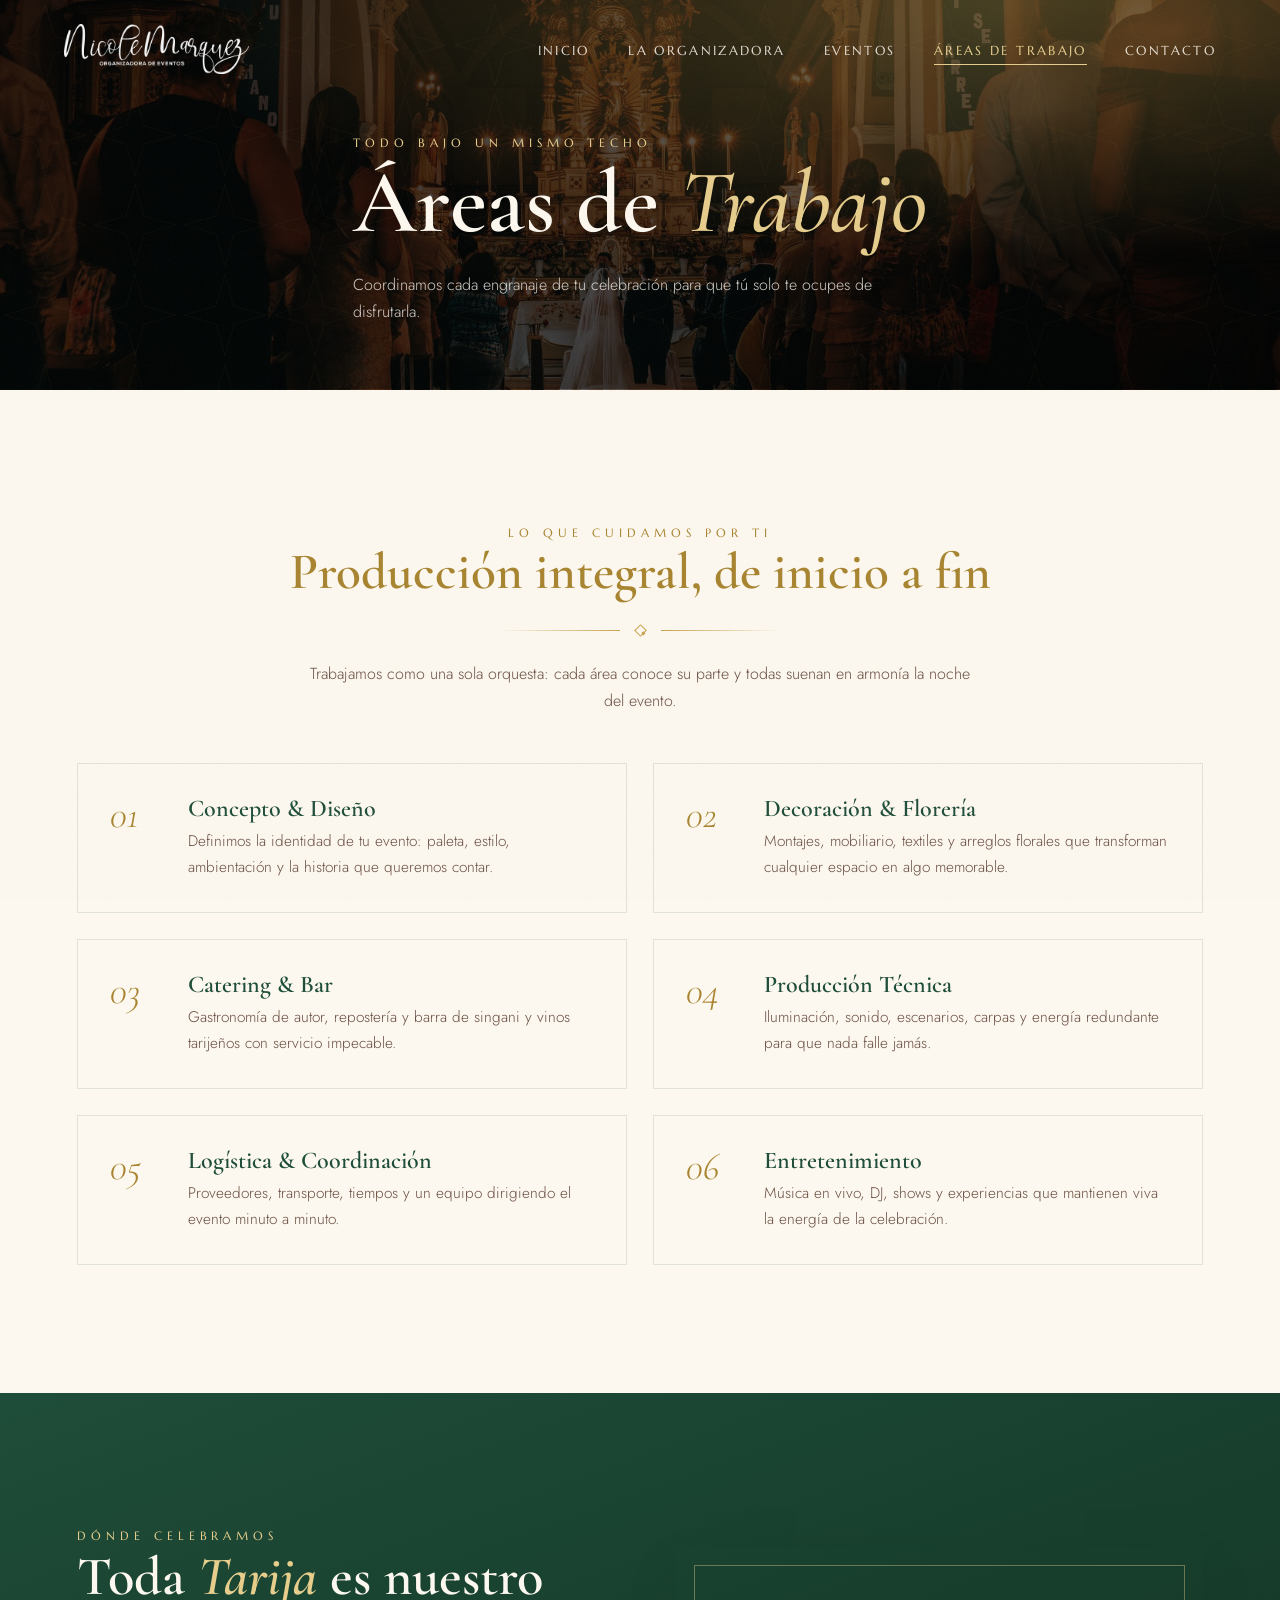
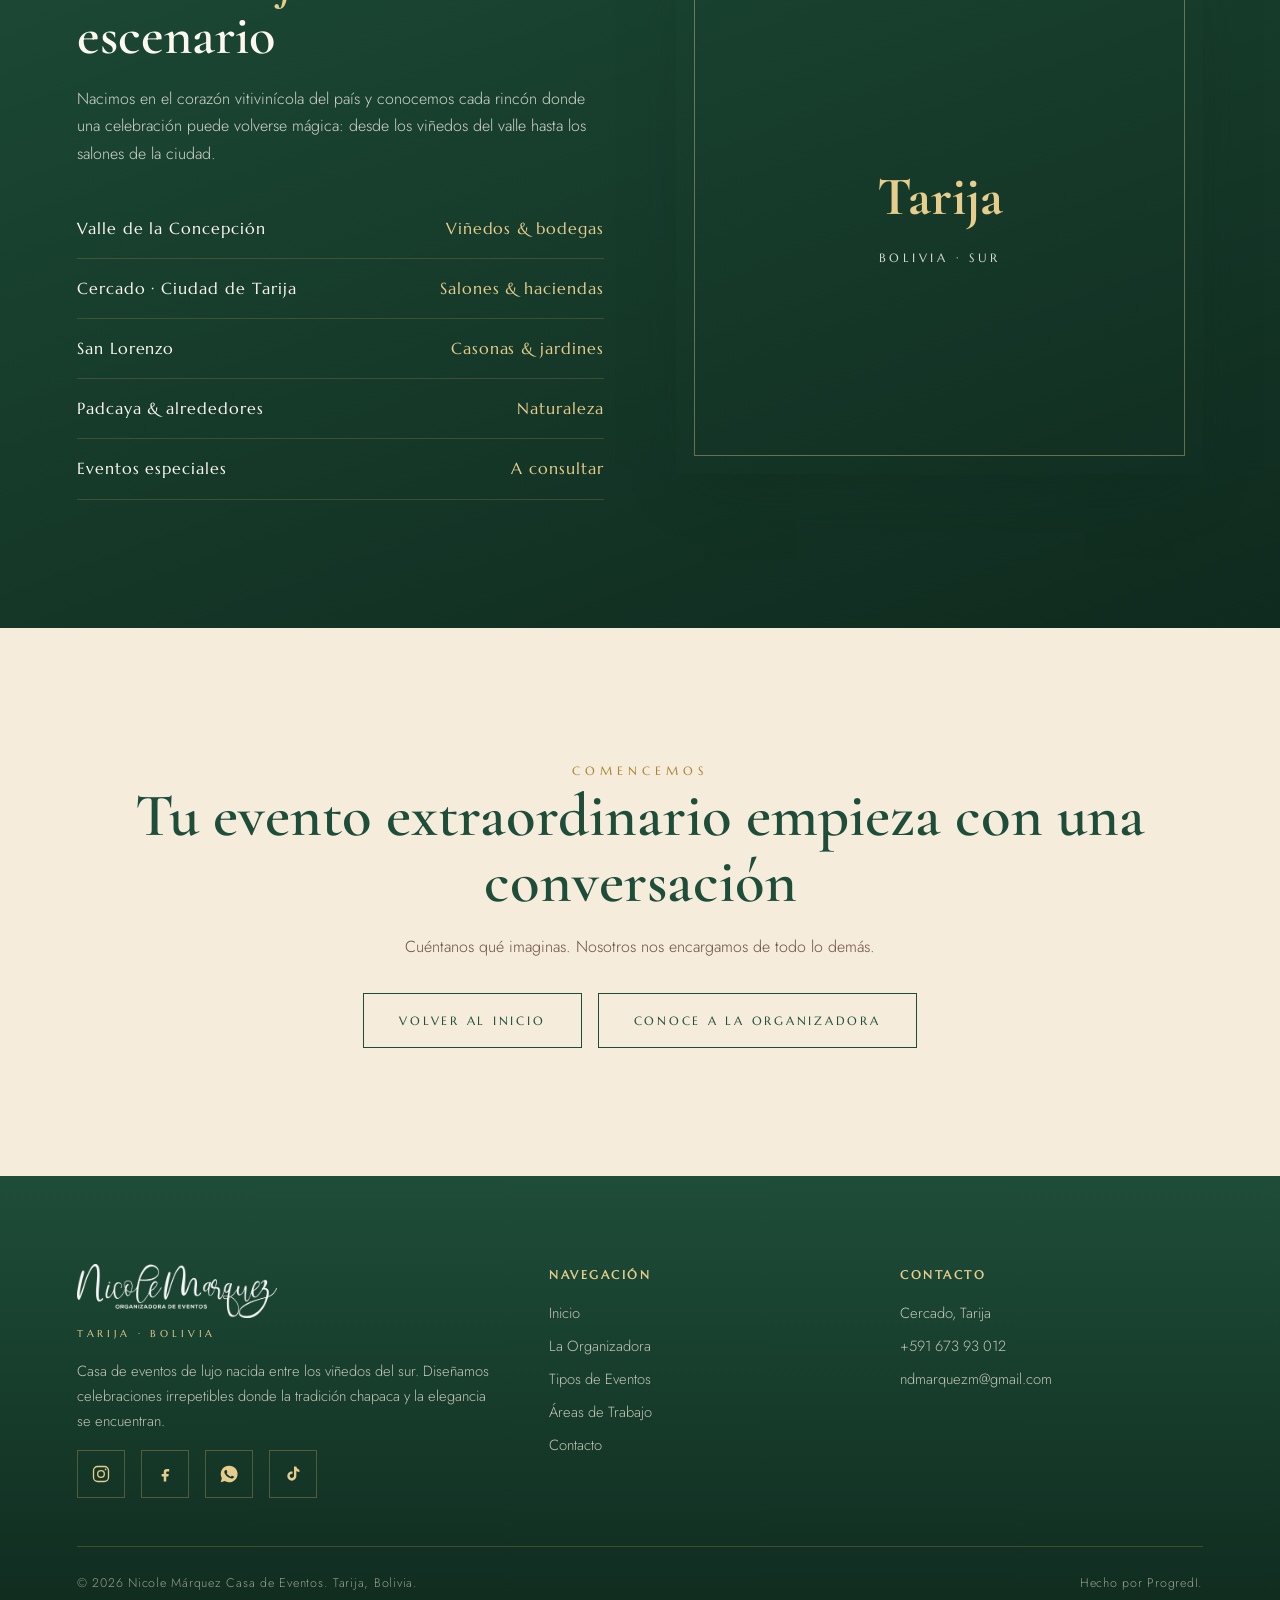
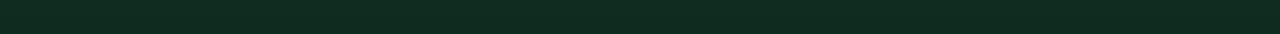
==== areas.html @ 061f9ae4 "Versión inicial del sitio Nicole Márquez - Casa de Eventos Sitio web estático (verde y dorado) listo" ====
<!DOCTYPE html>
<html lang="es">
<head>
<meta charset="UTF-8">
<meta name="viewport" content="width=device-width, initial-scale=1.0">
<title>Áreas de Trabajo · Nicole Márquez Tarija</title>
<meta name="description" content="Servicios integrales y zonas de cobertura de Nicole Márquez Casa de Eventos en Tarija.">
<link rel="stylesheet" href="styles.css">
</head>
<body>

<!-- NAV -->
<nav class="nav">
  <a class="brand" href="index.html">
    <img src="logo.png" alt="Nicole Márquez - Casa de Eventos" />
  </a>
  <ul class="nav-links">
    <li><a href="index.html">Inicio</a></li>
    <li><a href="organizadora.html">La Organizadora</a></li>
    <li><a href="eventos.html">Eventos</a></li>
    <li><a href="areas.html" class="active">Áreas de Trabajo</a></li>
    <li><a href="contacto.html">Contacto</a></li>
  </ul>
  <button class="burger" aria-label="Abrir menú">
    <span></span><span></span><span></span>
  </button>
</nav>

<!-- HERO -->
<header class="page-hero">
  <div class="wrap">
    <span class="kicker kicker--light">Todo bajo un mismo techo</span>
    <h1>Áreas de <em>Trabajo</em></h1>
    <p>Coordinamos cada engranaje de tu celebración para que tú solo te ocupes de disfrutarla.</p>
  </div>
</header>

<!-- ÁREAS / SERVICIOS -->
<section class="section">
  <div class="wrap center">
    <span class="kicker reveal">Lo que cuidamos por ti</span>
    <h2 class="reveal d1" style="font-size:clamp(2rem,5vw,3.2rem);color:var(--gold-deep)">Producción integral, de inicio a fin</h2>
    <div class="ornament reveal d1"><span></span><i></i><span></span></div>
    <p class="reveal d1" style="max-width:660px;margin:0 auto;color:var(--ink-soft)">Trabajamos como una sola orquesta: cada área conoce su parte y todas suenan en armonía la noche del evento.</p>
  </div>

  <div class="wrap">
    <div class="area-grid">
      <div class="area reveal d1">
        <span class="no">01</span>
        <div><h4>Concepto &amp; Diseño</h4><p>Definimos la identidad de tu evento: paleta, estilo, ambientación y la historia que queremos contar.</p></div>
      </div>
      <div class="area reveal d2">
        <span class="no">02</span>
        <div><h4>Decoración &amp; Florería</h4><p>Montajes, mobiliario, textiles y arreglos florales que transforman cualquier espacio en algo memorable.</p></div>
      </div>
      <div class="area reveal d1">
        <span class="no">03</span>
        <div><h4>Catering &amp; Bar</h4><p>Gastronomía de autor, repostería y barra de singani y vinos tarijeños con servicio impecable.</p></div>
      </div>
      <div class="area reveal d2">
        <span class="no">04</span>
        <div><h4>Producción Técnica</h4><p>Iluminación, sonido, escenarios, carpas y energía redundante para que nada falle jamás.</p></div>
      </div>
      <div class="area reveal d1">
        <span class="no">05</span>
        <div><h4>Logística &amp; Coordinación</h4><p>Proveedores, transporte, tiempos y un equipo dirigiendo el evento minuto a minuto.</p></div>
      </div>
      <div class="area reveal d2">
        <span class="no">06</span>
        <div><h4>Entretenimiento</h4><p>Música en vivo, DJ, shows y experiencias que mantienen viva la energía de la celebración.</p></div>
      </div>
    </div>
  </div>
</section>

<!-- ZONA DE COBERTURA -->
<section class="section region">
  <div class="wrap">
    <div class="region-grid">
      <div class="reveal">
        <span class="kicker kicker--light">Dónde celebramos</span>
        <h2>Toda <em>Tarija</em> es nuestro escenario</h2>
        <p>Nacimos en el corazón vitivinícola del país y conocemos cada rincón donde una celebración puede volverse mágica: desde los viñedos del valle hasta los salones de la ciudad.</p>
        <ul class="zone-list">
          <li>Valle de la Concepción <span>Viñedos &amp; bodegas</span></li>
          <li>Cercado · Ciudad de Tarija <span>Salones &amp; haciendas</span></li>
          <li>San Lorenzo <span>Casonas &amp; jardines</span></li>
          <li>Padcaya &amp; alrededores <span>Naturaleza</span></li>
          <li>Eventos especiales <span>A consultar</span></li>
        </ul>
      </div>
      <div class="map-card reveal d1">
        <div class="mk"><b>Tarija</b><span>Bolivia · Sur</span></div>
      </div>
    </div>
  </div>
</section>

<!-- CTA -->
<section class="section cta">
  <span class="kicker reveal">Comencemos</span>
  <h2 class="reveal d1">Tu evento extraordinario empieza con una conversación</h2>
  <p class="reveal d1">Cuéntanos qué imaginas. Nosotros nos encargamos de todo lo demás.</p>
  <div class="reveal d1" style="display:flex;gap:1rem;justify-content:center;flex-wrap:wrap">
    <a href="index.html" class="btn btn-dark">Volver al inicio</a>
    <a href="organizadora.html" class="btn btn-dark">Conoce a la organizadora</a>
  </div>
</section>

<!-- FOOTER -->
<!-- FOOTER -->
<footer class="footer">
  <div class="footer-grid">
    <div>
      <img src="logo.png" alt="Nicole Márquez - Casa de Eventos" width="200"/>
      <small class="tag">Tarija · Bolivia</small>
      <p>Casa de eventos de lujo nacida entre los viñedos del sur. Diseñamos celebraciones irrepetibles donde la tradición chapaca y la elegancia se encuentran.</p>
      <div class="socials">
        <a href="https://www.instagram.com/nicolem.wp/" target="_blank" rel="noopener" aria-label="Instagram"><svg viewBox="0 0 24 24" fill="none" stroke="currentColor" stroke-width="1.6"><rect x="3" y="3" width="18" height="18" rx="5"/><circle cx="12" cy="12" r="4"/><circle cx="17.5" cy="6.5" r="1" fill="currentColor" stroke="none"/></svg></a>
        <a href="https://www.facebook.com/profile.php?id=100064047130136" target="_blank" rel="noopener" aria-label="Facebook"><svg viewBox="0 0 24 24" fill="currentColor"><path d="M14 9h3V6h-3c-2 0-3.5 1.5-3.5 3.5V12H8v3h2.5v6h3v-6H16l.5-3h-3v-2.2c0-.5.4-.8.9-.8z"/></svg></a>
        <a href="https://wa.me/59167393012" target="_blank" rel="noopener" aria-label="WhatsApp"><svg viewBox="0 0 24 24" fill="currentColor"><path d="M12 2a10 10 0 0 0-8.6 15l-1.3 4.8 4.9-1.3A10 10 0 1 0 12 2zm5.3 14.1c-.2.6-1.3 1.2-1.8 1.2-.5.1-1 .1-1.7-.1-.4-.1-.9-.3-1.6-.6-2.8-1.2-4.6-4-4.7-4.2-.1-.2-1.1-1.5-1.1-2.8 0-1.3.7-2 .9-2.2.2-.3.5-.3.7-.3h.5c.2 0 .4 0 .6.5l.8 1.9c.1.2.1.3 0 .5l-.4.6c-.2.2-.3.4-.1.7.2.3.9 1.4 1.9 2.3 1.3 1.1 2.3 1.4 2.6 1.6.3.1.5.1.6-.1l.7-.9c.2-.3.4-.2.6-.1l1.8.9c.3.1.5.2.5.4.1.1.1.6-.2 1.3z"/></svg></a>
        <a href="https://www.tiktok.com/@nicoledayanamarquezmend0" target="_blank" rel="noopener" aria-label="TikTok"><svg viewBox="0 0 24 24" fill="currentColor"><path d="M16 3c.3 2 1.7 3.5 3.7 3.8V9.5c-1.4 0-2.7-.4-3.7-1.1v6.1c0 3-2.4 5.5-5.4 5.5S5.2 17.5 5.2 14.5 7.6 9 10.6 9c.3 0 .6 0 .9.1v2.7c-.3-.1-.6-.2-.9-.2-1.4 0-2.6 1.2-2.6 2.6s1.2 2.6 2.6 2.6 2.6-1.1 2.6-2.6V3H16z"/></svg></a>
      </div>
    </div>
    <div>
      <h5>Navegación</h5>
      <ul>
        <li><a href="index.html">Inicio</a></li>
        <li><a href="organizadora.html">La Organizadora</a></li>
        <li><a href="eventos.html">Tipos de Eventos</a></li>
        <li><a href="areas.html">Áreas de Trabajo</a></li>
        <li><a href="contacto.html">Contacto</a></li>
      </ul>
    </div>
    <div>
      <h5>Contacto</h5>
      <ul>
        <li>Cercado, Tarija</li>
        <li><a href="tel:+59167393012">+591 673 93 012</a></li>
        <li><a href="mailto:ndmarquezm@gmail.com">ndmarquezm@gmail.com</a></li>
      </ul>
    </div>
  </div>
  <div class="footer-base">
    <span>© 2026 Nicole Márquez Casa de Eventos. Tarija, Bolivia.</span>
    <span>Hecho por ProgredI.</span>
  </div>
</footer>

<script src="main.js"></script>
</body>
</html>
---- styles.css ----
/* =========================================================
   VENDIMIA · Casa de Eventos — Tarija
   Hoja de estilos compartida
   Estética: evento de lujo · paleta cálida (vino, terracota, oro)
   ========================================================= */

/* ---------- Tipografías ---------- */
@import url('https://fonts.googleapis.com/css2?family=Cormorant+Garamond:ital,wght@0,400;0,500;0,600;0,700;1,400;1,500&family=Marcellus&family=Jost:wght@300;400;500;600&display=swap');

/* ---------- Variables ---------- */
:root{
  --wine:        #1e4d39;
  --wine-deep:   #0f2a1e;
  --wine-soft:   #2a6149;
  --terracotta:  #a8842f;
  --clay:        #4f8f6b;
  --gold:        #c9a24b;
  --gold-light:  #e6cd8c;
  --gold-deep:   #a8842f;
  --cream:       #f6ecdc;
  --ivory:       #fdf8ef;
  --ink:         #2a1610;
  --ink-soft:    #6a4f43;

  --font-display: 'Cormorant Garamond', Georgia, serif;
  --font-accent:  'Marcellus', serif;
  --font-body:    'Jost', sans-serif;

  --shadow-soft: 0 18px 50px -20px rgba(15,42,30,.45);
  --shadow-card: 0 24px 60px -28px rgba(15,42,30,.55);
  --ease: cubic-bezier(.22,.61,.36,1);
}

/* ---------- Reset ---------- */
*,*::before,*::after{ box-sizing:border-box; margin:0; padding:0; }
html{ scroll-behavior:smooth; -webkit-text-size-adjust:100%; }
body{
  font-family:var(--font-body);
  color:var(--ink);
  background:var(--ivory);
  line-height:1.7;
  font-weight:300;
  overflow-x:hidden;
  position:relative;
}
img{ max-width:100%; display:block; }
a{ color:inherit; text-decoration:none; }
ul{ list-style:none; }

/* Grano / textura sutil sobre todo el sitio */
body::after{
  content:"";
  position:fixed; inset:0;
  pointer-events:none;
  z-index:9999;
  opacity:.04;
  background-image:url("data:image/svg+xml,%3Csvg xmlns='http://www.w3.org/2000/svg' width='120' height='120'%3E%3Cfilter id='n'%3E%3CfeTurbulence type='fractalNoise' baseFrequency='.9' numOctaves='3'/%3E%3C/filter%3E%3Crect width='100%25' height='100%25' filter='url(%23n)'/%3E%3C/svg%3E");
}

/* ---------- Tipografía base ---------- */
h1,h2,h3,h4{ font-family:var(--font-display); font-weight:600; line-height:1.08; }
.kicker{
  font-family:var(--font-accent);
  text-transform:uppercase;
  letter-spacing:.42em;
  font-size:.74rem;
  color:var(--gold-deep);
  display:inline-block;
}
.kicker--light{ color:var(--gold-light); }

.section{ padding:clamp(5rem,10vw,9rem) clamp(1.4rem,6vw,7rem); position:relative; }
.wrap{ max-width:1180px; margin:0 auto; }
.center{ text-align:center; }

/* Ornamento dorado divisor */
.ornament{
  display:flex; align-items:center; justify-content:center;
  gap:1rem; margin:1.6rem 0;
}
.ornament span{ height:1px; width:clamp(40px,12vw,120px); background:linear-gradient(90deg,transparent,var(--gold)); }
.ornament span:last-child{ background:linear-gradient(90deg,var(--gold),transparent); }
.ornament i{
  width:9px; height:9px; transform:rotate(45deg);
  border:1px solid var(--gold); display:block;
}
.ornament i::after{
  content:""; position:absolute; width:3px; height:3px; background:var(--gold);
  margin:2px;
}

/* ---------- NAV ---------- */
.nav{
  position:fixed; top:0; left:0; right:0; z-index:1000;
  display:flex; align-items:center; justify-content:space-between;
  padding:1.5rem clamp(1.4rem,6vw,4rem);
  transition:background .5s var(--ease), padding .5s var(--ease), box-shadow .5s var(--ease);
}
.nav.scrolled{
  background:rgba(16,40,29,.92);
  backdrop-filter:blur(10px);
  padding:1rem clamp(1.4rem,6vw,4rem);
  box-shadow:0 10px 40px -18px rgba(0,0,0,.6);
}
.brand{ display:flex; flex-direction:column; line-height:1; color:var(--ivory); position:relative; z-index:1100; }
.brand b{ font-family:var(--font-display); font-weight:600; font-size:clamp(1.15rem,4.5vw,1.55rem); letter-spacing:.12em; text-transform:uppercase; }
.brand small{ font-family:var(--font-accent); font-size:.6rem; letter-spacing:.45em; text-transform:uppercase; color:var(--gold-light); margin-top:.35rem; }

.nav-links{ display:flex; gap:2.4rem; align-items:center; }
.nav-links a{
  font-family:var(--font-accent); color:var(--ivory);
  font-size:.82rem; letter-spacing:.18em; text-transform:uppercase;
  position:relative; padding:.3rem 0; opacity:.85; transition:opacity .3s;
}
.nav-links a::after{
  content:""; position:absolute; left:0; bottom:-2px; height:1px; width:0;
  background:var(--gold-light); transition:width .4s var(--ease);
}
.nav-links a:hover{ opacity:1; }
.nav-links a:hover::after,.nav-links a.active::after{ width:100%; }
.nav-links a.active{ opacity:1; color:var(--gold-light); }

.burger{ display:none; flex-direction:column; gap:6px; background:none; border:0; cursor:pointer; z-index:1100; padding:6px; filter:drop-shadow(0 1px 2px rgba(0,0,0,.5)); }
.burger span{ width:28px; height:2.5px; border-radius:2px; background:var(--gold-light); transition:.35s var(--ease); }
.burger.open span:nth-child(1){ transform:translateY(7px) rotate(45deg); }
.burger.open span:nth-child(2){ opacity:0; }
.burger.open span:nth-child(3){ transform:translateY(-7px) rotate(-45deg); }

/* ---------- HERO genérico (subpáginas) ---------- */
.page-hero{
  min-height:100%; display:flex; align-items:flex-end;
  padding:8rem clamp(1.4rem,6vw,7rem) 4rem;
  position:relative; color:var(--ivory); overflow:hidden;
  background:
    radial-gradient(120% 120% at 80% 0%, rgba(201,162,75,.35), transparent 55%),
    linear-gradient(
      155deg,
      rgba(0, 0, 0, 0.80) 0%,
      rgba(0, 0, 0, 0.70) 55%,
      rgba(0, 0, 0, 0.90) 100%
    ),
    url("imagenes/img2.jpeg");
  background-size:cover; background-position:center;
}
.page-hero::before{
  content:""; position:absolute; inset:0;
  background-image:url("data:image/svg+xml,%3Csvg xmlns='http://www.w3.org/2000/svg' width='80' height='80'%3E%3Cpath d='M40 4 L48 32 L76 40 L48 48 L40 76 L32 48 L4 40 L32 32 Z' fill='none' stroke='%23c9a24b' stroke-width='.4' opacity='.18'/%3E%3C/svg%3E");
  background-size:90px 90px; opacity:.5;
}
.page-hero .wrap{ position:relative; z-index:2; }
.page-hero h1{ font-size:clamp(2.8rem,8vw,5.6rem); color:var(--ivory); }
.page-hero h1 em{ color:var(--gold-light); font-style:italic; font-weight:500; }
.page-hero p{ max-width:540px; margin-top:1.2rem; color:rgba(253,248,239,.82); font-weight:300; }

/* ---------- Botones ---------- */
.btn{
  display:inline-flex; align-items:center; gap:.7rem;
  font-family:var(--font-accent); text-transform:uppercase;
  letter-spacing:.22em; font-size:.78rem;
  padding:1rem 2.2rem; cursor:pointer; transition:.45s var(--ease);
  border:1px solid var(--gold);
}
.btn-gold{ background:var(--gold); color:var(--wine-deep); border-color:var(--gold); }
.btn-gold:hover{ background:transparent; color:var(--gold-light); }
.btn-ghost{ background:transparent; color:var(--gold-light); }
.btn-ghost:hover{ background:var(--gold); color:var(--wine-deep); }
.btn-dark{ border-color:var(--wine); color:var(--wine); }
.btn-dark:hover{ background:var(--wine); color:var(--ivory); }

/* ---------- Reveal scroll ---------- */
.reveal{ opacity:0; transform:translateY(38px); transition:opacity 1s var(--ease), transform 1s var(--ease); }
.reveal.in{ opacity:1; transform:none; }
.reveal.d1{ transition-delay:.12s; }
.reveal.d2{ transition-delay:.24s; }
.reveal.d3{ transition-delay:.36s; }
.reveal.d4{ transition-delay:.48s; }

/* ---------- FOOTER ---------- */
.footer{
  background:linear-gradient(180deg,var(--wine) ,var(--wine-deep));
  color:var(--cream); padding:clamp(3.5rem,7vw,5.5rem) clamp(1.4rem,6vw,7rem) 2.5rem;
  position:relative;
}
.footer-grid{ display:grid; grid-template-columns:1.4fr 1fr 1fr; gap:3rem; max-width:1180px; margin:0 auto; }
.footer h4{ font-size:1.9rem; color:var(--ivory); }
.footer small.tag{ font-family:var(--font-accent); letter-spacing:.4em; font-size:.6rem; color:var(--gold-light); text-transform:uppercase; }
.footer p{ font-size:.92rem; color:rgba(246,236,220,.78); margin-top:.9rem; }
.footer h5{ font-family:var(--font-accent); letter-spacing:.2em; text-transform:uppercase; font-size:.78rem; color:var(--gold-light); margin-bottom:1rem; }
.footer ul li{ margin:.5rem 0; font-size:.92rem; color:rgba(246,236,220,.78); transition:color .3s; }
.footer ul li a:hover{ color:var(--gold-light); }
.footer-base{
  max-width:1180px; margin:3rem auto 0; padding-top:1.6rem;
  border-top:1px solid rgba(201,162,75,.25);
  display:flex; justify-content:space-between; flex-wrap:wrap; gap:1rem;
  font-size:.78rem; color:rgba(246,236,220,.6); letter-spacing:.06em;
}

/* =========================================================
   PÁGINA DE INICIO
   ========================================================= */
.hero{
  min-height:100vh; position:relative; display:flex; align-items:center;
  color:var(--ivory); overflow:hidden;
  background:
    radial-gradient(140% 110% at 75% 15%, rgba(200,122,74,.4), transparent 50%),
    linear-gradient(
      155deg,
      rgba(0, 0, 0, 0.80) 0%,
      rgba(0, 0, 0, 0.70) 55%,
      rgba(0, 0, 0, 0.90) 100%
    ),
    url("imagenes/img2.jpeg");
  background-size:cover; background-position:center;
}
.hero::before{
  content:""; position:absolute; inset:0;
  background-image:url("data:image/svg+xml,%3Csvg xmlns='http://www.w3.org/2000/svg' width='90' height='90'%3E%3Cpath d='M45 6 L53 37 L84 45 L53 53 L45 84 L37 53 L6 45 L37 37 Z' fill='none' stroke='%23c9a24b' stroke-width='.4' opacity='.16'/%3E%3C/svg%3E");
  background-size:110px 110px;
}
.hero-inner{ position:relative; z-index:3; max-width:1180px; margin:0 auto; padding:9rem clamp(1.4rem,6vw,7rem) 4rem; width:100%; }
.hero .kicker{ animation:fadeUp 1s var(--ease) both; }
.hero h1{
  font-size:clamp(3.2rem,11vw,8rem); line-height:.96; margin:1.3rem 0;
  font-weight:500;
}
.hero h1 .line{ display:block; overflow:hidden; }
.hero h1 .line span{ display:block; animation:fadeUp 1.1s var(--ease) both; }
.hero h1 .line:nth-child(2) span{ animation-delay:.16s; }
.hero h1 .line:nth-child(3) span{ animation-delay:.32s; }
.hero h1 em{ font-style:italic; color:var(--gold-light); font-weight:400; }
.hero .lede{ max-width:560px; color:rgba(253,248,239,.85); font-size:1.12rem; animation:fadeUp 1.1s .5s var(--ease) both; }
.hero-actions{ margin-top:2.6rem; display:flex; gap:1rem; flex-wrap:wrap; animation:fadeUp 1.1s .66s var(--ease) both; }
.scroll-cue{
  position:absolute; bottom:2.2rem; left:50%; transform:translateX(-50%);
  z-index:3; color:var(--gold-light); font-family:var(--font-accent);
  letter-spacing:.3em; font-size:.66rem; text-transform:uppercase;
  display:flex; flex-direction:column; align-items:center; gap:.7rem;
}
.scroll-cue .ln{ width:1px; height:42px; background:linear-gradient(var(--gold-light),transparent); animation:cue 2s var(--ease) infinite; }

@keyframes fadeUp{ from{ opacity:0; transform:translateY(40px); } to{ opacity:1; transform:none; } }
@keyframes cue{ 0%,100%{ transform:scaleY(.4); transform-origin:top; opacity:.4; } 50%{ transform:scaleY(1); opacity:1; } }

/* ---- Sección storytelling ---- */
.story{ background:var(--ivory); position:relative; }
.story-intro{ max-width:760px; margin:0 auto; text-align:center; }
.story-intro h2{ font-size:clamp(2.2rem,5vw,3.6rem); color:var(--wine); }
.story-intro p{ color:var(--ink-soft); margin-top:1.2rem; font-size:1.08rem; }

.chapter{
  display:grid; grid-template-columns:1fr 1fr; gap:clamp(2rem,6vw,5rem);
  align-items:center; margin:clamp(4rem,9vw,7rem) auto 0; max-width:1100px;
}
.chapter:nth-child(even) .chapter-visual{ order:2; }
.chapter-num{
  font-family:var(--font-display); font-style:italic; font-size:1.2rem;
  color:var(--gold-deep); letter-spacing:.1em;
}
.chapter h3{ font-size:clamp(1.8rem,4vw,2.8rem); color:var(--wine); margin:.6rem 0 1.1rem; }
.chapter p{ color:var(--ink-soft); font-size:1.04rem; }
.chapter p + p{ margin-top:1rem; }
.drop::first-letter{
  font-family:var(--font-display); font-size:3.6rem; float:left; line-height:.8;
  padding:.2rem .6rem 0 0; color:var(--terracotta); font-weight:600;
}
.chapter-visual{
  aspect-ratio:4/5; border-radius:2px; position:relative; overflow:hidden;
  box-shadow:var(--shadow-card);
  display:flex; align-items:flex-end; padding:2rem; color:var(--ivory);
}
.cv-1{ background:linear-gradient(155deg, rgba(0, 0, 0, 0.4) 100%), url("imagenes/img5.jpeg") center/cover; }
.cv-2{ background:linear-gradient(155deg, rgba(0, 0, 0, 0.4) 100%), url("imagenes/img11.jpeg") center/cover; }
.cv-3{ background:linear-gradient(155deg, rgba(0, 0, 0, 0.4) 100%), url("imagenes/img7.jpeg") center/cover; }
.cv-4{ background:linear-gradient(155deg, rgba(0, 0, 0, 0.4) 100%), url("imagenes/img9.jpeg") center/cover; }
.chapter-visual::before{
  content:""; position:absolute; inset:0;
  background-image:url("data:image/svg+xml,%3Csvg xmlns='http://www.w3.org/2000/svg' width='70' height='70'%3E%3Cpath d='M35 5 L41 29 L65 35 L41 41 L35 65 L29 41 L5 35 L29 29 Z' fill='none' stroke='%23e6cd8c' stroke-width='.4' opacity='.22'/%3E%3C/svg%3E");
  background-size:85px 85px;
}
.chapter-visual .cap{ position:relative; z-index:2; }
.chapter-visual .cap b{ font-family:var(--font-display); font-size:2.6rem; display:block; color:var(--gold-light); }
.chapter-visual .cap span{ font-family:var(--font-accent); letter-spacing:.2em; text-transform:uppercase; font-size:.72rem; }

/* Cita destacada */
.pull{
  background:linear-gradient(160deg,var(--wine),var(--wine-deep));
  color:var(--ivory); text-align:center; position:relative; overflow:hidden;
}
.pull::before{
  content:"“"; font-family:var(--font-display); font-size:14rem; color:var(--gold);
  opacity:.18; position:absolute; top:-2rem; left:50%; transform:translateX(-50%);
}
.pull blockquote{ font-family:var(--font-display); font-style:italic; font-weight:500;
  font-size:clamp(1.8rem,4.5vw,3rem); max-width:880px; margin:0 auto; line-height:1.3; position:relative; z-index:2; }
.pull cite{ display:block; margin-top:1.8rem; font-family:var(--font-accent); font-style:normal;
  letter-spacing:.3em; text-transform:uppercase; font-size:.78rem; color:var(--gold-light); }

/* Tarjetas teaser hacia otras páginas */
.teasers{ background:var(--cream); }
.teaser-grid{ display:grid; grid-template-columns:repeat(3,1fr); gap:1.6rem; margin-top:3rem; }
.teaser{
  position:relative; min-height:340px; padding:2.2rem; overflow:hidden;
  display:flex; flex-direction:column; justify-content:flex-end;
  color:var(--ivory); box-shadow:var(--shadow-card); transition:transform .6s var(--ease);
}
.teaser:hover{ transform:translateY(-8px); }
.teaser::before{ content:""; position:absolute; inset:0; transition:transform .8s var(--ease); }
.teaser:hover::before{ transform:scale(1.06); }
.t1::before{ background:linear-gradient(155deg, rgba(0, 0, 0, 0.4) 100%), url("imagenes/img1.jpeg") center/cover; }
.t2::before{ background:linear-gradient(155deg, rgba(0, 0, 0, 0.4) 100%), url("imagenes/img6.jpeg") center/cover; }
.t3::before{ background:linear-gradient(155deg, rgba(0, 0, 0, 0.4) 100%), url("imagenes/img7.jpeg") center/cover; }
.teaser .num{ position:relative; z-index:2; font-family:var(--font-display); font-style:italic; color:var(--gold-light); font-size:1.1rem; }
.teaser h3{ position:relative; z-index:2; font-size:2rem; margin:.4rem 0 .6rem; color:var(--ivory); }
.teaser p{ position:relative; z-index:2; font-size:.92rem; color:rgba(253,248,239,.82); }
.teaser .go{ position:relative; z-index:2; margin-top:1.2rem; font-family:var(--font-accent);
  letter-spacing:.2em; text-transform:uppercase; font-size:.74rem; color:var(--gold-light);
  display:inline-flex; gap:.5rem; align-items:center; transition:gap .3s; }
.teaser:hover .go{ gap:1rem; }

/* =========================================================
   COMPONENTES de subpáginas
   ========================================================= */
/* Organizadora */
.org-grid{ display:grid; grid-template-columns:.9fr 1.1fr; gap:clamp(2.5rem,6vw,5rem); align-items:center; }
.org-portrait{
  aspect-ratio:3/4; box-shadow:var(--shadow-card); position:relative; overflow:hidden;
  background:url("imagenes/img1.jpeg") center/cover;
  display:flex; align-items:center; justify-content:center;
}
.org-portrait .mono{
  font-family:var(--font-display); font-size:7rem; color:var(--gold-light); opacity:.9;
  border:1px solid rgba(230,205,140,.5); width:170px; height:170px; border-radius:50%;
  display:flex; align-items:center; justify-content:center;
}
.org-portrait::before{
  content:""; position:absolute; inset:14px; border:1px solid rgba(230,205,140,.35);
}
.org-body h2{ font-size:clamp(2.2rem,5vw,3.4rem); color:var(--wine); }
.org-body .role{ font-family:var(--font-accent); letter-spacing:.25em; text-transform:uppercase;
  color:var(--gold-deep); font-size:.82rem; margin:.6rem 0 1.4rem; }
.org-body p{ color:var(--ink-soft); margin-bottom:1rem; font-size:1.04rem; }
.org-body .sign{ font-family:var(--font-display); font-style:italic; font-size:2rem; color:var(--terracotta); margin-top:1rem; }

.stats{ display:grid; grid-template-columns:repeat(4,1fr); gap:1.4rem; margin-top:3rem; }
.stat{ text-align:center; padding:1.8rem 1rem; border:1px solid rgba(30,77,57,.15); background:var(--ivory); }
.stat b{ font-family:var(--font-display); font-size:3rem; color:var(--terracotta); display:block; line-height:1; }
.stat span{ font-family:var(--font-accent); letter-spacing:.12em; text-transform:uppercase; font-size:.72rem; color:var(--ink-soft); }

.values{ display:grid; grid-template-columns:repeat(3,1fr); gap:1.6rem; margin-top:3rem; }
.value{ padding:2.2rem; background:var(--ivory); border-top:2px solid var(--gold); box-shadow:var(--shadow-soft); }
.value .ic{ font-family:var(--font-display); font-style:italic; color:var(--gold-deep); font-size:1.4rem; }
.value h4{ font-size:1.5rem; color:var(--wine); margin:.5rem 0 .6rem; }
.value p{ color:var(--ink-soft); font-size:.96rem; }

/* Eventos */
.event-grid{ display:grid; grid-template-columns:repeat(3,1fr); gap:1.6rem; margin-top:3rem; }
.event-card{
  position:relative; min-height:420px; overflow:hidden; padding:2.2rem;
  display:flex; flex-direction:column; justify-content:flex-end; color:var(--ivory);
  box-shadow:var(--shadow-card); transition:transform .55s var(--ease);
}
.event-card:hover{ transform:translateY(-10px); }
.event-card .bg{ position:absolute; inset:0; transition:transform .8s var(--ease); }
.event-card:hover .bg{ transform:scale(1.07); }
.event-card .bg::after{ content:""; position:absolute; inset:0;
  background-image:url("data:image/svg+xml,%3Csvg xmlns='http://www.w3.org/2000/svg' width='70' height='70'%3E%3Cpath d='M35 6 L41 29 L64 35 L41 41 L35 64 L29 41 L6 35 L29 29 Z' fill='none' stroke='%23e6cd8c' stroke-width='.4' opacity='.18'/%3E%3C/svg%3E");
  background-size:80px 80px; }
.ev-overlay{ position:absolute; inset:0; background:linear-gradient(155deg, rgba(0, 0, 0, 0.4) 100%); }
.bg-a{ background:url("imagenes/img14.jpeg") center/cover; }
.bg-b{ background:url("imagenes/img19.jpeg") center/cover; }
.bg-c{ background:url("imagenes/img17.jpeg") center/cover; }
.bg-d{ background:url("imagenes/img22.jpeg") center/cover; }
.bg-e{ background:url("imagenes/img16.jpeg") center/cover; }
.bg-f{ background:url("imagenes/img20.jpeg") center/cover; }
.event-card .num{ position:relative; z-index:2; font-family:var(--font-display); font-style:italic; color:var(--gold-light); }
.event-card h3{ position:relative; z-index:2; font-size:2.1rem; color:var(--ivory); margin:.3rem 0 .6rem; }
.event-card p{ position:relative; z-index:2; color:rgba(253,248,239,.85); font-size:.95rem; }
.event-card .tags{ position:relative; z-index:2; margin-top:1.2rem; display:flex; gap:.5rem; flex-wrap:wrap; }
.event-card .tags span{ font-family:var(--font-accent); font-size:.66rem; letter-spacing:.12em; text-transform:uppercase;
  border:1px solid rgba(230,205,140,.5); padding:.3rem .7rem; color:var(--gold-light); }

/* Áreas / servicios */
.area-grid{ display:grid; grid-template-columns:repeat(2,1fr); gap:1.6rem; margin-top:3rem; }
.area{ display:flex; gap:1.5rem; padding:2rem; background:var(--ivory); border:1px solid rgba(30,77,57,.12); transition:.4s var(--ease); }
.area:hover{ border-color:var(--gold); transform:translateY(-4px); box-shadow:var(--shadow-soft); }
.area .no{ font-family:var(--font-display); font-style:italic; font-size:2.4rem; color:var(--gold-deep); line-height:1; min-width:54px; }
.area h4{ font-size:1.5rem; color:var(--wine); margin-bottom:.4rem; }
.area p{ color:var(--ink-soft); font-size:.96rem; }

.region{ background:linear-gradient(160deg,var(--wine),var(--wine-deep)); color:var(--ivory); }
.region-grid{ display:grid; grid-template-columns:1fr 1fr; gap:clamp(2rem,6vw,4.5rem); align-items:center; }
.region h2{ font-size:clamp(2.2rem,5vw,3.4rem); color:var(--ivory); }
.region h2 em{ color:var(--gold-light); font-style:italic; }
.region p{ color:rgba(253,248,239,.82); margin-top:1.2rem; }
.zone-list{ margin-top:2rem; }
.zone-list li{ display:flex; justify-content:space-between; padding:1rem 0; border-bottom:1px solid rgba(201,162,75,.22);
  font-family:var(--font-accent); letter-spacing:.06em; }
.zone-list li span{ color:var(--gold-light); }
.map-card{
  aspect-ratio:1/1; position:relative; overflow:hidden; box-shadow:var(--shadow-card);
  background:linear-gradient(155deg, rgba(0, 0, 0, 0.4) 100%), url("imagenes/img5.jpeg") center/cover;
  display:flex; align-items:center; justify-content:center; text-align:center; padding:2rem;
}
.map-card::before{ content:""; position:absolute; inset:18px; border:1px solid rgba(230,205,140,.4); }
.map-card .mk{ position:relative; z-index:2; }
.map-card .mk b{ font-family:var(--font-display); font-size:3.4rem; color:var(--gold-light); display:block; }
.map-card .mk span{ font-family:var(--font-accent); letter-spacing:.3em; text-transform:uppercase; font-size:.74rem; color:rgba(253,248,239,.85); }

/* CTA final */
.cta{ background:var(--cream); text-align:center; }
.cta h2{ font-size:clamp(2.2rem,5.5vw,3.8rem); color:var(--wine); }
.cta p{ color:var(--ink-soft); max-width:540px; margin:1.2rem auto 2rem; }

/* ---------- Listas inline ---------- */
.inline-list{ display:flex; gap:1.5rem; flex-wrap:wrap; margin-top:1.4rem; }
.inline-list li{ font-family:var(--font-accent); letter-spacing:.1em; font-size:.8rem;
  text-transform:uppercase; color:var(--gold-deep); display:flex; align-items:center; gap:.5rem; }
.inline-list li::before{ content:"◆"; color:var(--gold); font-size:.6rem; }

/* =========================================================
   CONTACTO
   ========================================================= */
.contact-grid{ display:grid; grid-template-columns:1.05fr .95fr; gap:clamp(2.5rem,6vw,5rem); align-items:start; }
.contact-info .kicker{ margin-bottom:.4rem; }
.contact-info h2{ font-size:clamp(2rem,5vw,3.2rem); color:var(--wine); }
.contact-info > p{ color:var(--ink-soft); margin:1rem 0 2rem; max-width:460px; }

.contact-list{ display:flex; flex-direction:column; gap:1.4rem; }
.contact-item{ display:flex; gap:1.2rem; align-items:flex-start; }
.contact-item .ci{
  width:50px; height:50px; flex-shrink:0; border:1px solid var(--gold);
  display:flex; align-items:center; justify-content:center; color:var(--gold-deep);
  transform:rotate(45deg); transition:.4s var(--ease);
}
.contact-item .ci svg{ width:22px; height:22px; transform:rotate(-45deg); }
.contact-item:hover .ci{ background:var(--gold); color:var(--wine-deep); }
.contact-item .cd span{ font-family:var(--font-accent); letter-spacing:.18em; text-transform:uppercase;
  font-size:.7rem; color:var(--gold-deep); display:block; }
.contact-item .cd a,.contact-item .cd p{ font-family:var(--font-display); font-size:1.4rem; color:var(--wine); }
.contact-item .cd a:hover{ color:var(--terracotta); }

.socials{ display:flex; gap:1rem; margin-top:2.4rem; flex-wrap:wrap; }
.socials a{
  width:48px; height:48px; border:1px solid rgba(30,77,57,.25);
  display:flex; align-items:center; justify-content:center; color:var(--wine);
  transition:.4s var(--ease); background:var(--ivory);
}
.socials a svg{ width:20px; height:20px; }
.socials a:hover{ background:var(--wine); color:var(--gold-light); border-color:var(--wine); transform:translateY(-4px); }

.contact-card{
  background:linear-gradient(160deg,var(--wine),var(--wine-deep)); color:var(--ivory);
  padding:clamp(2rem,5vw,3rem); box-shadow:var(--shadow-card); position:relative; overflow:hidden;
}
.contact-card::before{
  content:""; position:absolute; inset:0;
  background-image:url("data:image/svg+xml,%3Csvg xmlns='http://www.w3.org/2000/svg' width='70' height='70'%3E%3Cpath d='M35 6 L41 29 L64 35 L41 41 L35 64 L29 41 L6 35 L29 29 Z' fill='none' stroke='%23c9a24b' stroke-width='.4' opacity='.14'/%3E%3C/svg%3E");
  background-size:80px 80px;
}
.contact-card > *{ position:relative; z-index:2; }
.contact-card h3{ font-size:1.9rem; color:var(--ivory); }
.contact-card p.sub{ color:rgba(253,248,239,.78); margin:.6rem 0 1.8rem; font-size:.96rem; }
.field{ margin-bottom:1.2rem; }
.field label{ font-family:var(--font-accent); letter-spacing:.16em; text-transform:uppercase;
  font-size:.68rem; color:var(--gold-light); display:block; margin-bottom:.5rem; }
.field input,.field textarea,.field select{
  width:100%; background:rgba(253,248,239,.06); border:1px solid rgba(201,162,75,.3);
  color:var(--ivory); padding:.85rem 1rem; font-family:var(--font-body); font-size:.95rem;
  outline:none; transition:border-color .3s, background .3s;
}
.field input::placeholder,.field textarea::placeholder{ color:rgba(253,248,239,.4); }
.field input:focus,.field textarea:focus,.field select:focus{ border-color:var(--gold); background:rgba(253,248,239,.1); }
.field textarea{ resize:vertical; min-height:110px; }
.field select option{ background:var(--wine-deep); color:var(--ivory); }
.contact-card .btn{ width:100%; justify-content:center; margin-top:.4rem; }
.form-note{ font-size:.78rem; color:rgba(253,248,239,.55); margin-top:1rem; text-align:center; }

.hours-bar{
  margin-top:3rem; display:flex; justify-content:center; gap:2.5rem; flex-wrap:wrap;
  padding:1.6rem; border-top:1px solid rgba(30,77,57,.15); border-bottom:1px solid rgba(30,77,57,.15);
}
.hours-bar div{ text-align:center; }
.hours-bar span{ font-family:var(--font-accent); letter-spacing:.16em; text-transform:uppercase;
  font-size:.68rem; color:var(--gold-deep); display:block; }
.hours-bar b{ font-family:var(--font-display); font-size:1.3rem; color:var(--wine); }

/* Redes en footer */
.footer .socials{ margin-top:1rem; }
.footer .socials a{ background:transparent; border-color:rgba(201,162,75,.35); color:var(--gold-light); }
.footer .socials a:hover{ background:var(--gold); color:var(--wine-deep); }

/* =========================================================
   RESPONSIVE
   ========================================================= */
@media(max-width:900px){
  .burger{ display:flex; }
  .nav-links{
    position:fixed; inset:0; width:100%; height:100dvh; min-height:100vh;
    background:linear-gradient(160deg,var(--wine),var(--wine-deep));
    flex-direction:column; justify-content:center; align-items:center; gap:2.2rem;
    padding:5rem 2rem 3rem; margin:0;
    transform:translateX(100%); transition:transform .5s var(--ease);
    z-index:1050; opacity:0; pointer-events:none;
  }
  .nav-links.open{ transform:none; opacity:1; pointer-events:auto; }
  .nav-links::before{
    content:""; position:absolute; inset:0;
    background-image:url("data:image/svg+xml,%3Csvg xmlns='http://www.w3.org/2000/svg' width='80' height='80'%3E%3Cpath d='M40 6 L46 34 L74 40 L46 46 L40 74 L34 46 L6 40 L34 34 Z' fill='none' stroke='%23c9a24b' stroke-width='.4' opacity='.16'/%3E%3C/svg%3E");
    background-size:90px 90px; pointer-events:none;
  }
  .nav-links li{ position:relative; z-index:2; }
  .nav-links a{ font-size:1.35rem; opacity:1; letter-spacing:.22em; }
  .nav-links a::after{ left:50%; transform:translateX(-50%); }
  body.menu-open{ overflow:hidden; }

  .chapter,.org-grid,.region-grid{ grid-template-columns:1fr; }
  .chapter:nth-child(even) .chapter-visual{ order:0; }
  .chapter-visual{ aspect-ratio:16/10; }
  .teaser-grid,.event-grid,.values,.area-grid,.contact-grid{ grid-template-columns:1fr; }
  .stats{ grid-template-columns:repeat(2,1fr); }
  .footer-grid{ grid-template-columns:1fr; gap:2rem; }
}
@media(max-width:560px){
  .stats{ grid-template-columns:1fr 1fr; }
  .hero-actions{ flex-direction:column; align-items:flex-start; }
  .btn{ width:100%; justify-content:center; }
  .contact-grid{ grid-template-columns:1fr; }
  .hours-bar{ gap:1.4rem; }
}

.brand img {
  max-height: 50px; /* Adjust this value to fit your navigation bar */
  width: auto;
  display: block;
}
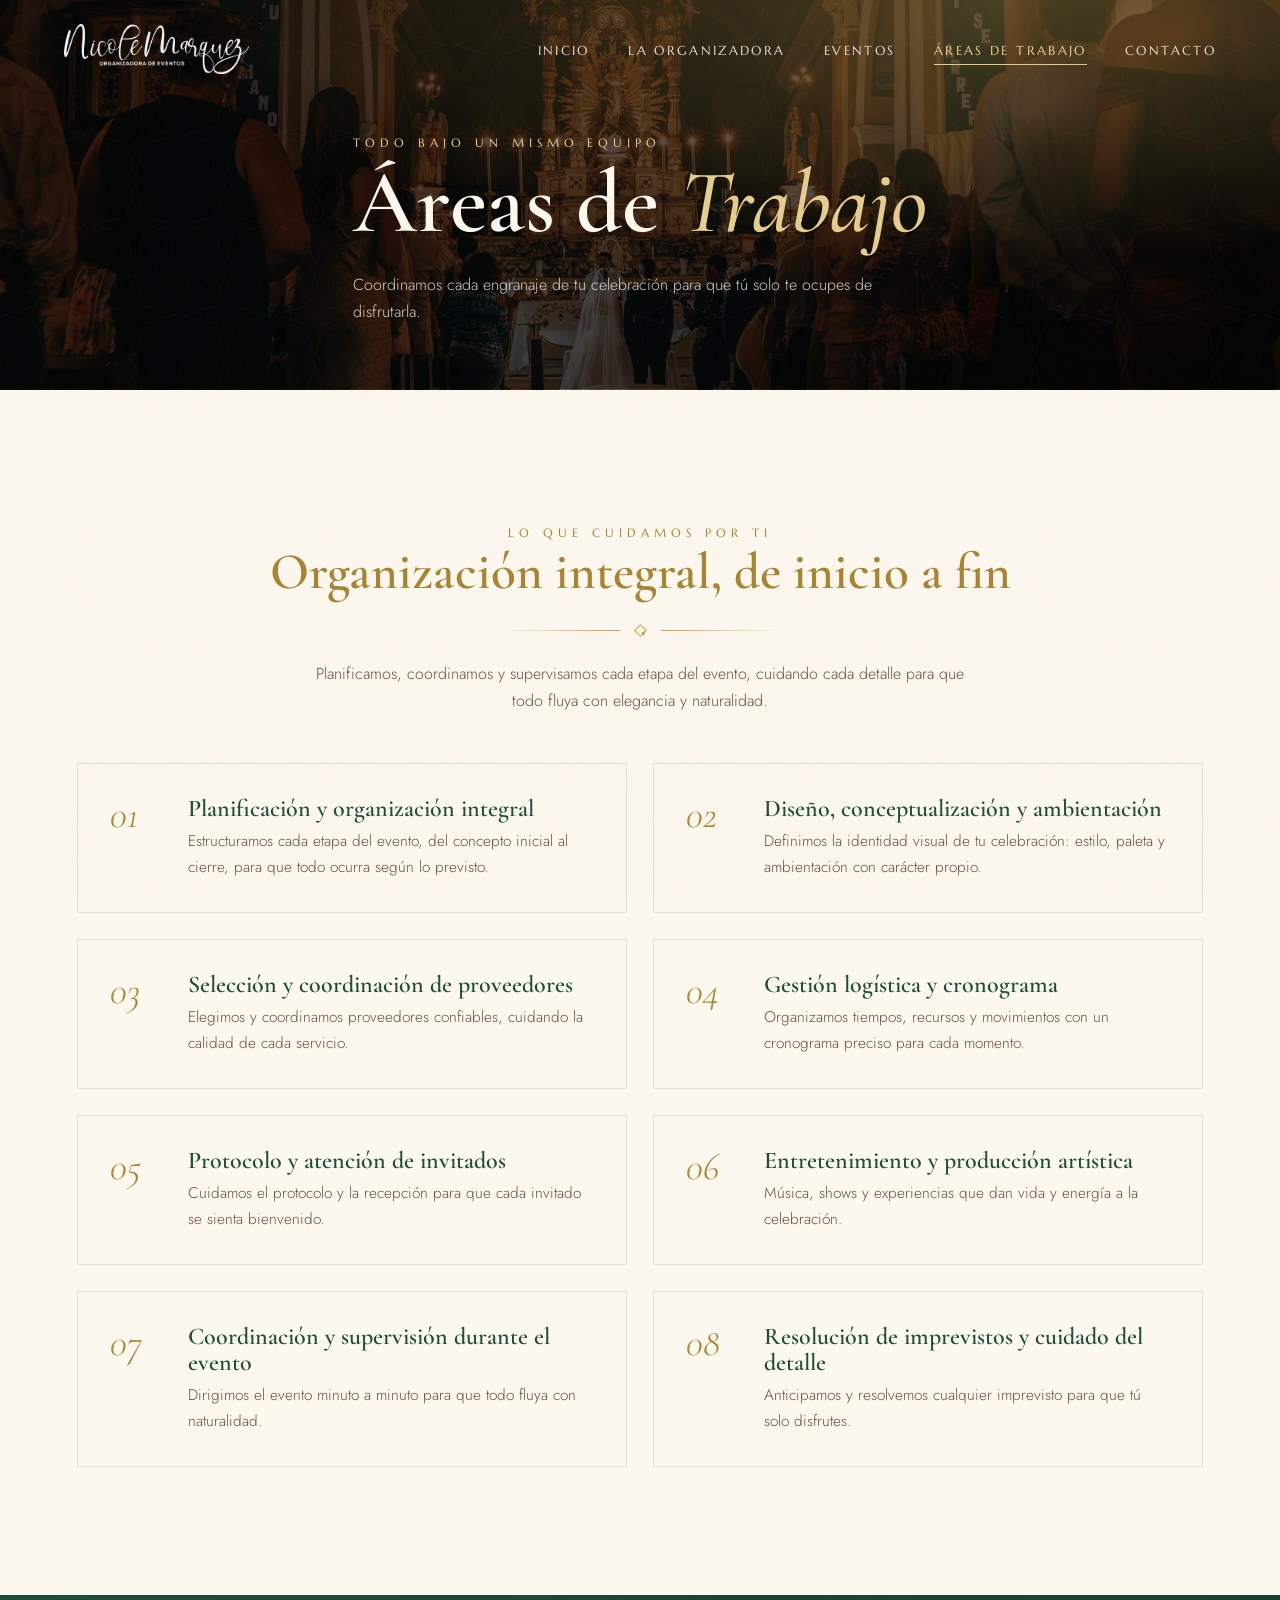
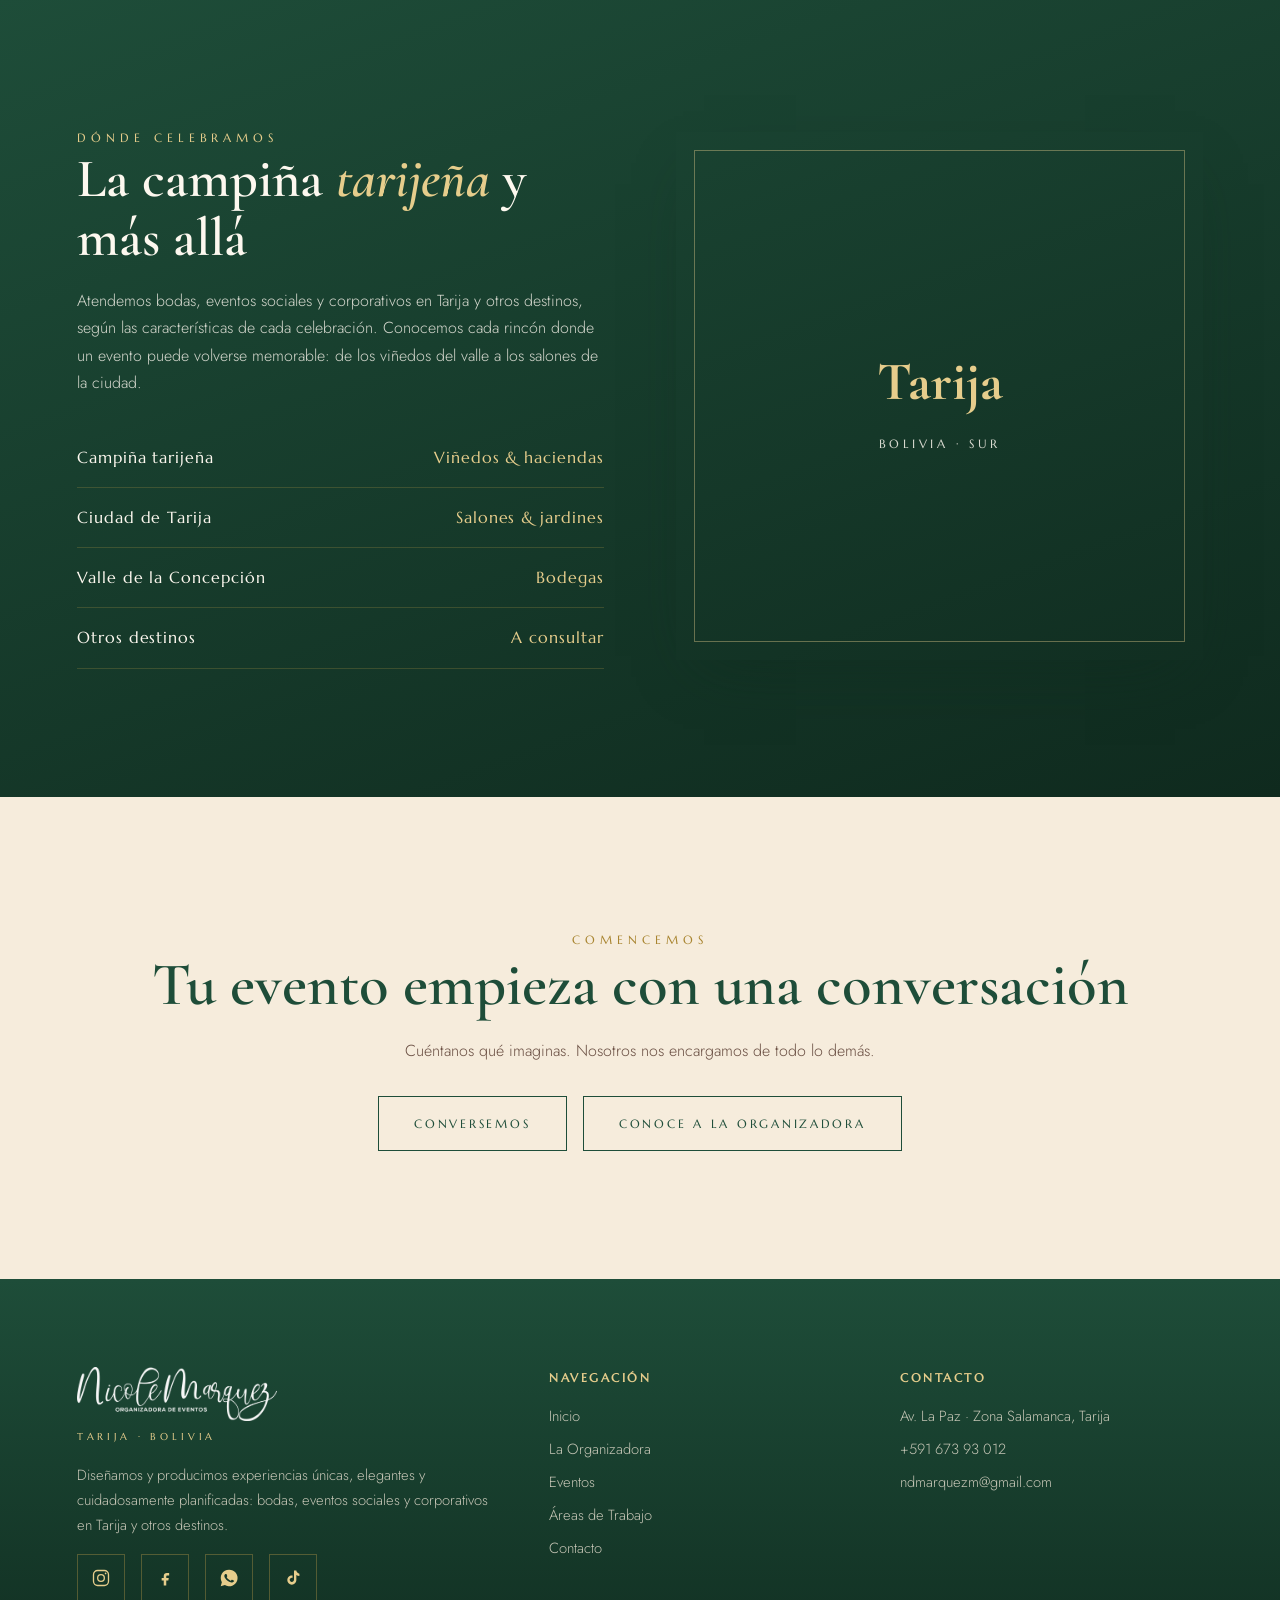
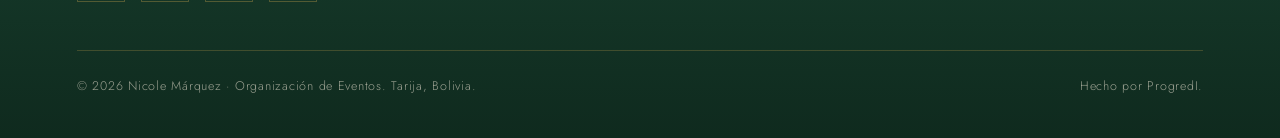
==== commit 3b584186: "Aplica correcciones de contenido del cliente en todo el sitio - Inicio: nueva historia real, "Qué es" ====
--- a/areas.html
+++ b/areas.html
@@ -4,7 +4,7 @@
 <meta charset="UTF-8">
 <meta name="viewport" content="width=device-width, initial-scale=1.0">
 <title>Áreas de Trabajo · Nicole Márquez Tarija</title>
-<meta name="description" content="Servicios integrales y zonas de cobertura de Nicole Márquez Casa de Eventos en Tarija.">
+<meta name="description" content="Áreas de trabajo de Nicole Márquez Organización de Eventos: planificación, diseño, logística, protocolo y coordinación integral en Tarija.">
 <link rel="stylesheet" href="styles.css">
 </head>
 <body>
@@ -12,7 +12,7 @@
 <!-- NAV -->
 <nav class="nav">
   <a class="brand" href="index.html">
-    <img src="logo.png" alt="Nicole Márquez - Casa de Eventos" />
+    <img src="logo.png" alt="Nicole Márquez - Organización de Eventos" />
   </a>
   <ul class="nav-links">
     <li><a href="index.html">Inicio</a></li>
@@ -29,7 +29,7 @@
 <!-- HERO -->
 <header class="page-hero">
   <div class="wrap">
-    <span class="kicker kicker--light">Todo bajo un mismo techo</span>
+    <span class="kicker kicker--light">Todo bajo un mismo equipo</span>
     <h1>Áreas de <em>Trabajo</em></h1>
     <p>Coordinamos cada engranaje de tu celebración para que tú solo te ocupes de disfrutarla.</p>
   </div>
@@ -39,36 +39,44 @@
 <section class="section">
   <div class="wrap center">
     <span class="kicker reveal">Lo que cuidamos por ti</span>
-    <h2 class="reveal d1" style="font-size:clamp(2rem,5vw,3.2rem);color:var(--gold-deep)">Producción integral, de inicio a fin</h2>
+    <h2 class="reveal d1" style="font-size:clamp(2rem,5vw,3.2rem);color:var(--gold-deep)">Organización integral, de inicio a fin</h2>
     <div class="ornament reveal d1"><span></span><i></i><span></span></div>
-    <p class="reveal d1" style="max-width:660px;margin:0 auto;color:var(--ink-soft)">Trabajamos como una sola orquesta: cada área conoce su parte y todas suenan en armonía la noche del evento.</p>
+    <p class="reveal d1" style="max-width:660px;margin:0 auto;color:var(--ink-soft)">Planificamos, coordinamos y supervisamos cada etapa del evento, cuidando cada detalle para que todo fluya con elegancia y naturalidad.</p>
   </div>
 
   <div class="wrap">
     <div class="area-grid">
       <div class="area reveal d1">
         <span class="no">01</span>
-        <div><h4>Concepto &amp; Diseño</h4><p>Definimos la identidad de tu evento: paleta, estilo, ambientación y la historia que queremos contar.</p></div>
+        <div><h4>Planificación y organización integral</h4><p>Estructuramos cada etapa del evento, del concepto inicial al cierre, para que todo ocurra según lo previsto.</p></div>
       </div>
       <div class="area reveal d2">
         <span class="no">02</span>
-        <div><h4>Decoración &amp; Florería</h4><p>Montajes, mobiliario, textiles y arreglos florales que transforman cualquier espacio en algo memorable.</p></div>
+        <div><h4>Diseño, conceptualización y ambientación</h4><p>Definimos la identidad visual de tu celebración: estilo, paleta y ambientación con carácter propio.</p></div>
       </div>
       <div class="area reveal d1">
         <span class="no">03</span>
-        <div><h4>Catering &amp; Bar</h4><p>Gastronomía de autor, repostería y barra de singani y vinos tarijeños con servicio impecable.</p></div>
+        <div><h4>Selección y coordinación de proveedores</h4><p>Elegimos y coordinamos proveedores confiables, cuidando la calidad de cada servicio.</p></div>
       </div>
       <div class="area reveal d2">
         <span class="no">04</span>
-        <div><h4>Producción Técnica</h4><p>Iluminación, sonido, escenarios, carpas y energía redundante para que nada falle jamás.</p></div>
+        <div><h4>Gestión logística y cronograma</h4><p>Organizamos tiempos, recursos y movimientos con un cronograma preciso para cada momento.</p></div>
       </div>
       <div class="area reveal d1">
         <span class="no">05</span>
-        <div><h4>Logística &amp; Coordinación</h4><p>Proveedores, transporte, tiempos y un equipo dirigiendo el evento minuto a minuto.</p></div>
+        <div><h4>Protocolo y atención de invitados</h4><p>Cuidamos el protocolo y la recepción para que cada invitado se sienta bienvenido.</p></div>
       </div>
       <div class="area reveal d2">
         <span class="no">06</span>
-        <div><h4>Entretenimiento</h4><p>Música en vivo, DJ, shows y experiencias que mantienen viva la energía de la celebración.</p></div>
+        <div><h4>Entretenimiento y producción artística</h4><p>Música, shows y experiencias que dan vida y energía a la celebración.</p></div>
+      </div>
+      <div class="area reveal d1">
+        <span class="no">07</span>
+        <div><h4>Coordinación y supervisión durante el evento</h4><p>Dirigimos el evento minuto a minuto para que todo fluya con naturalidad.</p></div>
+      </div>
+      <div class="area reveal d2">
+        <span class="no">08</span>
+        <div><h4>Resolución de imprevistos y cuidado del detalle</h4><p>Anticipamos y resolvemos cualquier imprevisto para que tú solo disfrutes.</p></div>
       </div>
     </div>
   </div>
@@ -80,14 +88,13 @@
     <div class="region-grid">
       <div class="reveal">
         <span class="kicker kicker--light">Dónde celebramos</span>
-        <h2>Toda <em>Tarija</em> es nuestro escenario</h2>
-        <p>Nacimos en el corazón vitivinícola del país y conocemos cada rincón donde una celebración puede volverse mágica: desde los viñedos del valle hasta los salones de la ciudad.</p>
+        <h2>La campiña <em>tarijeña</em> y más allá</h2>
+        <p>Atendemos bodas, eventos sociales y corporativos en Tarija y otros destinos, según las características de cada celebración. Conocemos cada rincón donde un evento puede volverse memorable: de los viñedos del valle a los salones de la ciudad.</p>
         <ul class="zone-list">
-          <li>Valle de la Concepción <span>Viñedos &amp; bodegas</span></li>
-          <li>Cercado · Ciudad de Tarija <span>Salones &amp; haciendas</span></li>
-          <li>San Lorenzo <span>Casonas &amp; jardines</span></li>
-          <li>Padcaya &amp; alrededores <span>Naturaleza</span></li>
-          <li>Eventos especiales <span>A consultar</span></li>
+          <li>Campiña tarijeña <span>Viñedos &amp; haciendas</span></li>
+          <li>Ciudad de Tarija <span>Salones &amp; jardines</span></li>
+          <li>Valle de la Concepción <span>Bodegas</span></li>
+          <li>Otros destinos <span>A consultar</span></li>
         </ul>
       </div>
       <div class="map-card reveal d1">
@@ -100,22 +107,21 @@
 <!-- CTA -->
 <section class="section cta">
   <span class="kicker reveal">Comencemos</span>
-  <h2 class="reveal d1">Tu evento extraordinario empieza con una conversación</h2>
+  <h2 class="reveal d1">Tu evento empieza con una conversación</h2>
   <p class="reveal d1">Cuéntanos qué imaginas. Nosotros nos encargamos de todo lo demás.</p>
   <div class="reveal d1" style="display:flex;gap:1rem;justify-content:center;flex-wrap:wrap">
-    <a href="index.html" class="btn btn-dark">Volver al inicio</a>
+    <a href="contacto.html" class="btn btn-dark">Conversemos</a>
     <a href="organizadora.html" class="btn btn-dark">Conoce a la organizadora</a>
   </div>
 </section>
 
 <!-- FOOTER -->
-<!-- FOOTER -->
 <footer class="footer">
   <div class="footer-grid">
     <div>
-      <img src="logo.png" alt="Nicole Márquez - Casa de Eventos" width="200"/>
+      <img src="logo.png" alt="Nicole Márquez - Organización de Eventos" width="200"/>
       <small class="tag">Tarija · Bolivia</small>
-      <p>Casa de eventos de lujo nacida entre los viñedos del sur. Diseñamos celebraciones irrepetibles donde la tradición chapaca y la elegancia se encuentran.</p>
+      <p>Diseñamos y producimos experiencias únicas, elegantes y cuidadosamente planificadas: bodas, eventos sociales y corporativos en Tarija y otros destinos.</p>
       <div class="socials">
         <a href="https://www.instagram.com/nicolem.wp/" target="_blank" rel="noopener" aria-label="Instagram"><svg viewBox="0 0 24 24" fill="none" stroke="currentColor" stroke-width="1.6"><rect x="3" y="3" width="18" height="18" rx="5"/><circle cx="12" cy="12" r="4"/><circle cx="17.5" cy="6.5" r="1" fill="currentColor" stroke="none"/></svg></a>
         <a href="https://www.facebook.com/profile.php?id=100064047130136" target="_blank" rel="noopener" aria-label="Facebook"><svg viewBox="0 0 24 24" fill="currentColor"><path d="M14 9h3V6h-3c-2 0-3.5 1.5-3.5 3.5V12H8v3h2.5v6h3v-6H16l.5-3h-3v-2.2c0-.5.4-.8.9-.8z"/></svg></a>
@@ -128,7 +134,7 @@
       <ul>
         <li><a href="index.html">Inicio</a></li>
         <li><a href="organizadora.html">La Organizadora</a></li>
-        <li><a href="eventos.html">Tipos de Eventos</a></li>
+        <li><a href="eventos.html">Eventos</a></li>
         <li><a href="areas.html">Áreas de Trabajo</a></li>
         <li><a href="contacto.html">Contacto</a></li>
       </ul>
@@ -136,14 +142,14 @@
     <div>
       <h5>Contacto</h5>
       <ul>
-        <li>Cercado, Tarija</li>
+        <li>Av. La Paz · Zona Salamanca, Tarija</li>
         <li><a href="tel:+59167393012">+591 673 93 012</a></li>
         <li><a href="mailto:ndmarquezm@gmail.com">ndmarquezm@gmail.com</a></li>
       </ul>
     </div>
   </div>
   <div class="footer-base">
-    <span>© 2026 Nicole Márquez Casa de Eventos. Tarija, Bolivia.</span>
+    <span>© 2026 Nicole Márquez · Organización de Eventos. Tarija, Bolivia.</span>
     <span>Hecho por ProgredI.</span>
   </div>
 </footer>
--- a/styles.css
+++ b/styles.css
@@ -532,4 +532,84 @@
   max-height: 50px; /* Adjust this value to fit your navigation bar */
   width: auto;
   display: block;
+}
+
+/* =========================================================
+   AÑADIDOS · Servicios · Razones · Equipo · Carrusel · Testimonios
+   (contenido según guía del cliente)
+   ========================================================= */
+
+/* Bloque introductorio "Qué es" */
+.about-lead{ max-width:820px; margin:0 auto; text-align:center; }
+.about-lead p{ color:var(--ink-soft); font-size:1.06rem; margin-top:1.1rem; }
+
+/* Servicios (inicio) */
+.svc-grid{ display:grid; grid-template-columns:repeat(2,1fr); gap:1.6rem; margin-top:3rem; }
+.svc{ padding:2.4rem; background:var(--ivory); border:1px solid rgba(30,77,57,.12);
+  border-top:2px solid var(--gold); box-shadow:var(--shadow-soft); transition:.45s var(--ease); }
+.svc:hover{ transform:translateY(-6px); border-top-color:var(--terracotta); }
+.svc .no{ font-family:var(--font-display); font-style:italic; font-size:1.2rem; color:var(--gold-deep); }
+.svc h3{ font-size:1.7rem; color:var(--wine); margin:.3rem 0 .8rem; }
+.svc p{ color:var(--ink-soft); font-size:1rem; }
+
+/* Razones (¿por qué elegirnos?) */
+.reasons{ display:grid; grid-template-columns:repeat(auto-fit,minmax(250px,1fr)); gap:1.4rem; margin-top:3rem; }
+.reason{ padding:1.8rem; background:var(--ivory); border-left:2px solid var(--gold); box-shadow:var(--shadow-soft); }
+.reason h4{ font-family:var(--font-accent); font-size:1.02rem; letter-spacing:.02em; color:var(--wine);
+  margin-bottom:.5rem; display:flex; gap:.6rem; align-items:baseline; }
+.reason h4::before{ content:"◆"; color:var(--gold); font-size:.7rem; }
+.reason p{ color:var(--ink-soft); font-size:.94rem; }
+
+/* Equipo (organizadora) */
+.team-grid{ display:grid; grid-template-columns:repeat(3,1fr); gap:1.6rem; margin-top:3rem; }
+.member{ text-align:center; padding:2.4rem 1.6rem; background:var(--ivory);
+  border:1px solid rgba(30,77,57,.12); box-shadow:var(--shadow-soft); transition:.4s var(--ease); }
+.member:hover{ transform:translateY(-5px); border-color:var(--gold); }
+.member .avatar{ width:84px; height:84px; margin:0 auto 1.2rem; border-radius:50%;
+  border:1px solid var(--gold); display:flex; align-items:center; justify-content:center;
+  font-family:var(--font-display); font-size:2rem; color:var(--gold-deep); }
+.member h4{ font-size:1.4rem; color:var(--wine); }
+.member span{ font-family:var(--font-accent); letter-spacing:.14em; text-transform:uppercase;
+  font-size:.72rem; color:var(--gold-deep); }
+.team-note{ max-width:760px; margin:2.6rem auto 0; text-align:center; color:var(--ink-soft); font-size:1rem; }
+
+/* Categorías de eventos con carrusel */
+.ev-cat{ max-width:1000px; margin:0 auto; }
+.ev-cat + .ev-cat{ margin-top:clamp(4rem,8vw,6rem); }
+.ev-cat-head{ text-align:center; max-width:720px; margin:0 auto 2.4rem; }
+.ev-cat-head h3{ font-size:clamp(1.8rem,4.5vw,2.8rem); color:var(--wine); }
+.ev-cat-head p{ color:var(--ink-soft); margin-top:1rem; }
+
+/* Carrusel */
+.carousel{ position:relative; overflow:hidden; box-shadow:var(--shadow-card); }
+.car-track{ display:flex; transition:transform .6s var(--ease); }
+.car-slide{ min-width:100%; }
+.car-slide img{ width:100%; height:clamp(300px,52vw,540px); object-fit:cover; }
+.car-btn{ position:absolute; top:50%; transform:translateY(-50%); z-index:3;
+  width:48px; height:48px; border:1px solid rgba(230,205,140,.6); background:rgba(16,40,29,.55);
+  color:var(--gold-light); font-size:1.6rem; line-height:1; cursor:pointer;
+  backdrop-filter:blur(4px); transition:.35s var(--ease); display:flex; align-items:center; justify-content:center; }
+.car-btn:hover{ background:var(--gold); color:var(--wine-deep); }
+.car-btn.prev{ left:1rem; }
+.car-btn.next{ right:1rem; }
+.car-dots{ position:absolute; bottom:1rem; left:50%; transform:translateX(-50%); z-index:3; display:flex; gap:.5rem; }
+.car-dots button{ width:9px; height:9px; border-radius:50%; border:0; background:rgba(253,248,239,.5);
+  cursor:pointer; padding:0; transition:.3s; }
+.car-dots button.active{ background:var(--gold-light); transform:scale(1.3); }
+
+/* Testimonios */
+.testi-grid{ display:grid; grid-template-columns:.85fr 1.15fr; gap:clamp(2rem,5vw,4rem);
+  align-items:center; margin-top:3rem; }
+.testi-photo{ aspect-ratio:3/4; background:url("imagenes/img20.jpeg") center/cover;
+  box-shadow:var(--shadow-card); position:relative; }
+.testi-photo::before{ content:""; position:absolute; inset:14px; border:1px solid rgba(230,205,140,.4); }
+.testi-list{ display:flex; flex-direction:column; gap:1.4rem; }
+.testi-card{ padding:1.6rem 2rem; background:var(--ivory); border-left:2px solid var(--gold); box-shadow:var(--shadow-soft); }
+.testi-card p{ font-family:var(--font-display); font-style:italic; font-size:1.14rem; color:var(--wine); line-height:1.5; }
+.testi-card cite{ display:block; margin-top:.7rem; font-family:var(--font-accent); font-style:normal;
+  letter-spacing:.16em; text-transform:uppercase; font-size:.66rem; color:var(--gold-deep); }
+
+@media(max-width:900px){
+  .svc-grid,.team-grid,.testi-grid{ grid-template-columns:1fr; }
+  .testi-photo{ aspect-ratio:16/10; }
 }
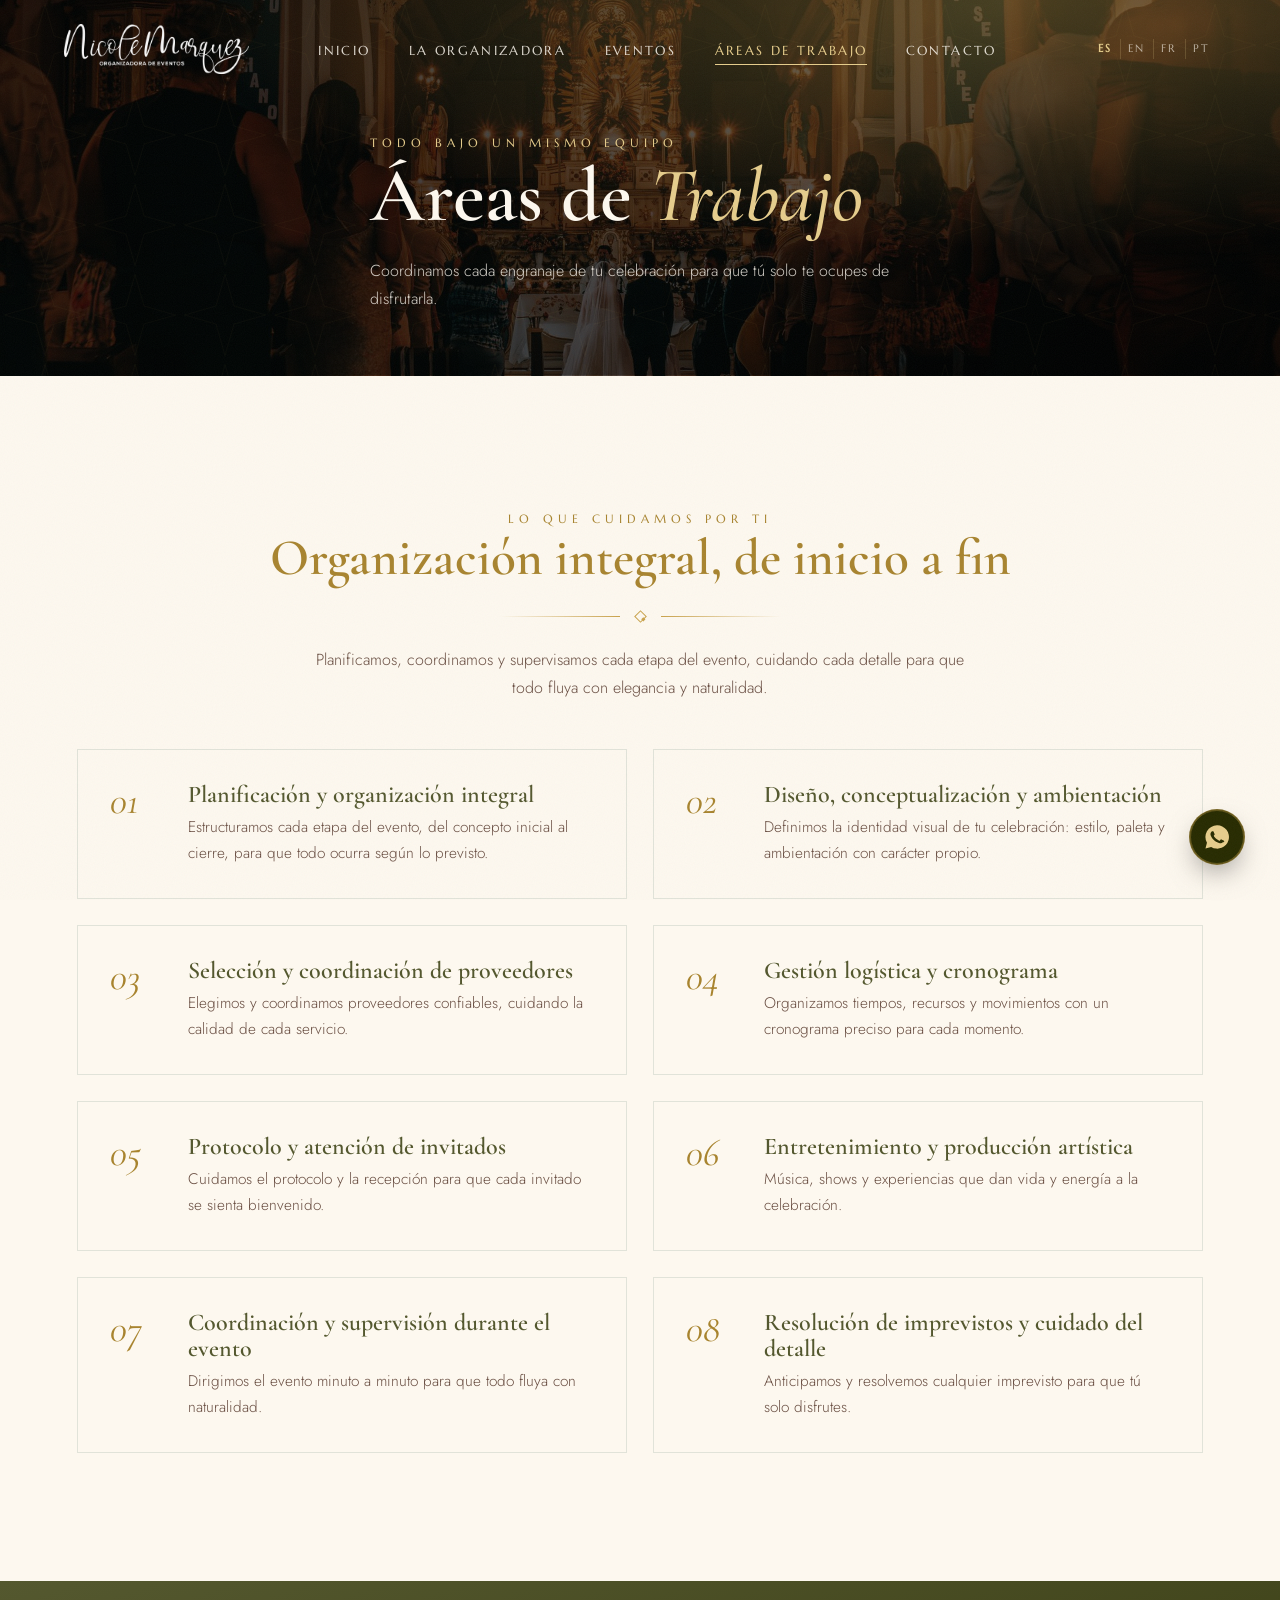
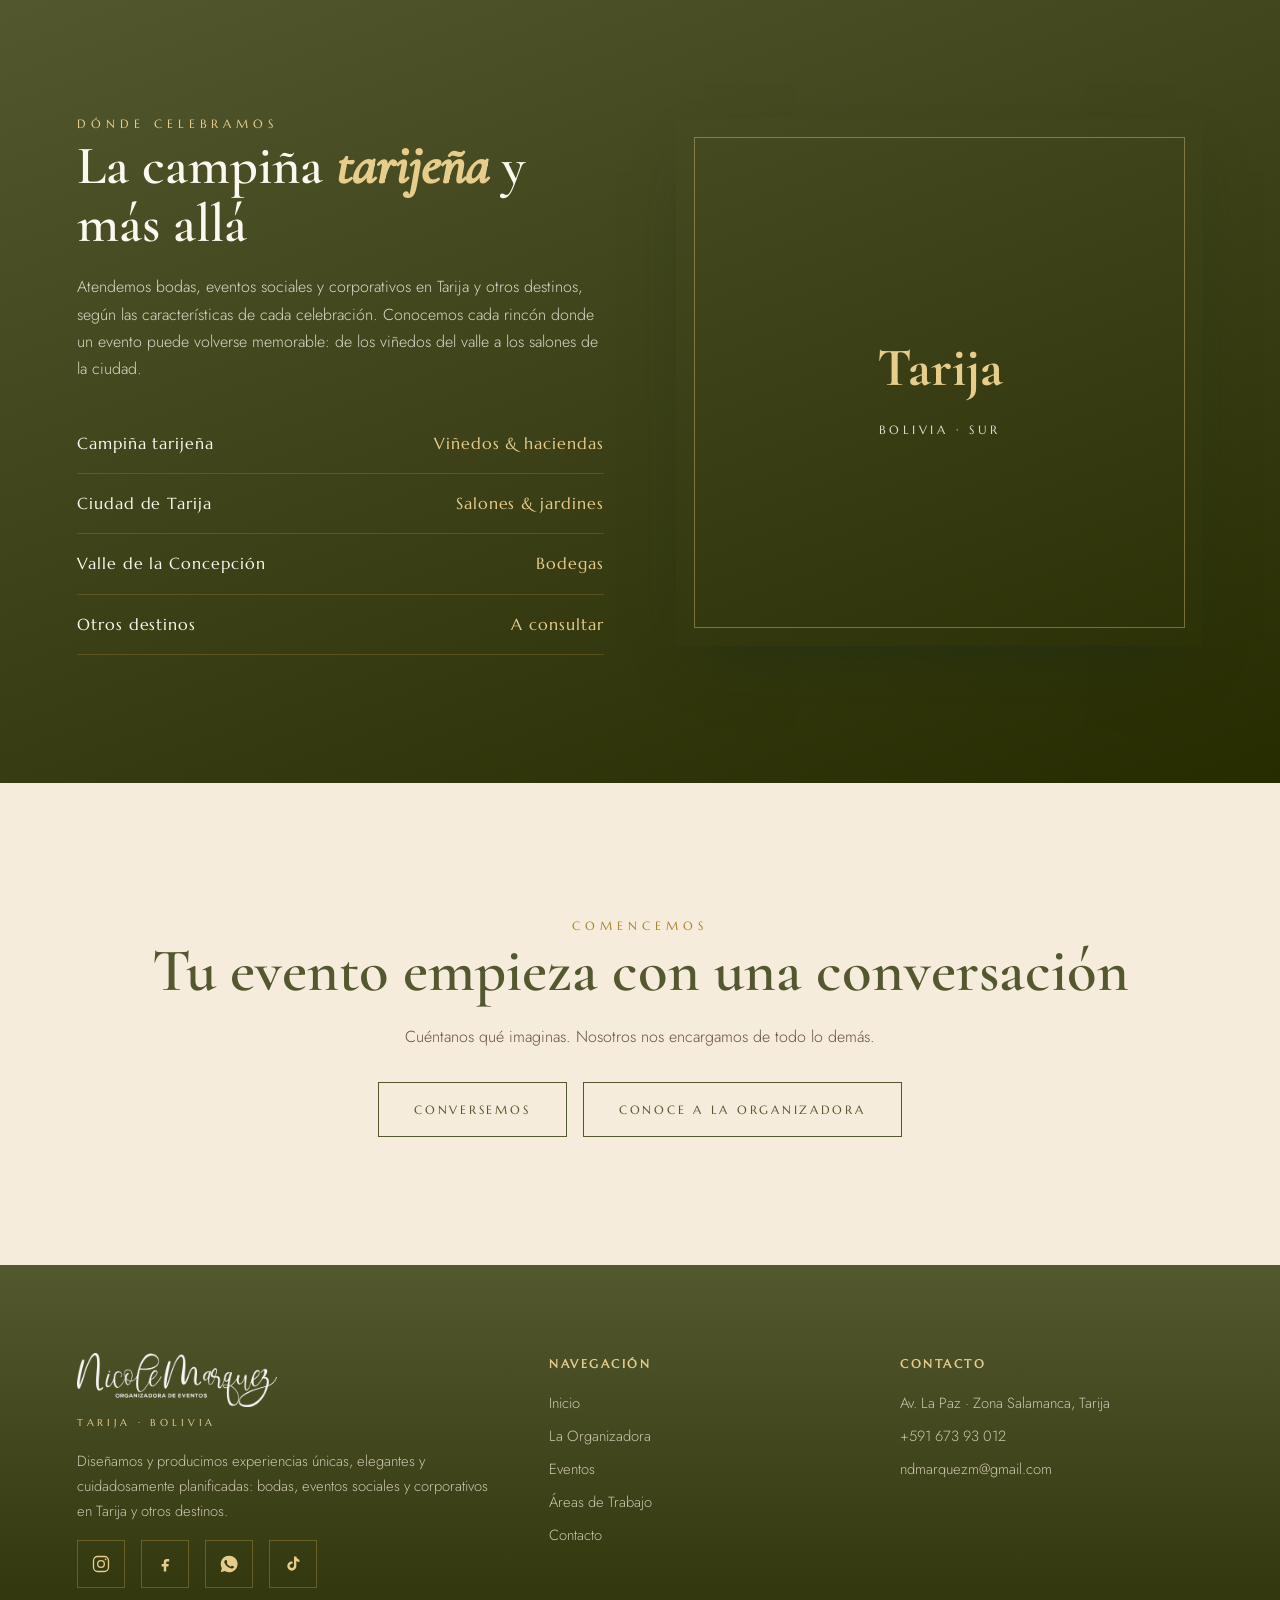
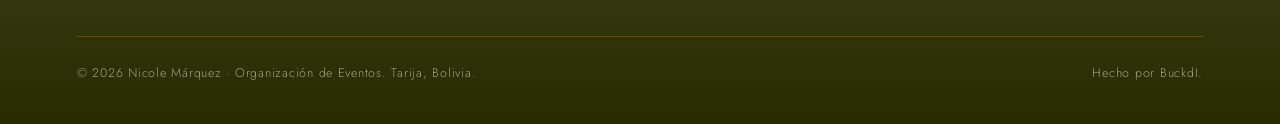
==== commit 9e281227: "Multiidioma, botón de WhatsApp y preparación para Cloudflare Pages - Traducción ES/EN/FR/PT del lado" ====
--- a/areas.html
+++ b/areas.html
@@ -3,8 +3,8 @@
 <head>
 <meta charset="UTF-8">
 <meta name="viewport" content="width=device-width, initial-scale=1.0">
-<title>Áreas de Trabajo · Nicole Márquez Tarija</title>
-<meta name="description" content="Áreas de trabajo de Nicole Márquez Organización de Eventos: planificación, diseño, logística, protocolo y coordinación integral en Tarija.">
+<title data-i18n="ar_title">Áreas de Trabajo · Nicole Márquez Tarija</title>
+<meta name="description" data-i18n-content="ar_meta" content="Áreas de trabajo de Nicole Márquez Organización de Eventos: planificación, diseño, logística, protocolo y coordinación integral en Tarija.">
 <link rel="stylesheet" href="styles.css">
 </head>
 <body>
@@ -15,13 +15,19 @@
     <img src="logo.png" alt="Nicole Márquez - Organización de Eventos" />
   </a>
   <ul class="nav-links">
-    <li><a href="index.html">Inicio</a></li>
-    <li><a href="organizadora.html">La Organizadora</a></li>
-    <li><a href="eventos.html">Eventos</a></li>
-    <li><a href="areas.html" class="active">Áreas de Trabajo</a></li>
-    <li><a href="contacto.html">Contacto</a></li>
+    <li><a href="index.html" data-i18n="nav_home">Inicio</a></li>
+    <li><a href="organizadora.html" data-i18n="nav_org">La Organizadora</a></li>
+    <li><a href="eventos.html" data-i18n="nav_events">Eventos</a></li>
+    <li><a href="areas.html" class="active" data-i18n="nav_areas">Áreas de Trabajo</a></li>
+    <li><a href="contacto.html" data-i18n="nav_contact">Contacto</a></li>
   </ul>
-  <button class="burger" aria-label="Abrir menú">
+  <div class="lang-switch" role="group" aria-label="Idioma / Language">
+    <button type="button" data-lang="es" lang="es">ES</button>
+    <button type="button" data-lang="en" lang="en">EN</button>
+    <button type="button" data-lang="fr" lang="fr">FR</button>
+    <button type="button" data-lang="pt" lang="pt">PT</button>
+  </div>
+  <button class="burger" aria-label="Abrir menú" data-i18n-aria="aria_menu">
     <span></span><span></span><span></span>
   </button>
 </nav>
@@ -29,54 +35,54 @@
 <!-- HERO -->
 <header class="page-hero">
   <div class="wrap">
-    <span class="kicker kicker--light">Todo bajo un mismo equipo</span>
-    <h1>Áreas de <em>Trabajo</em></h1>
-    <p>Coordinamos cada engranaje de tu celebración para que tú solo te ocupes de disfrutarla.</p>
+    <span class="kicker kicker--light" data-i18n="ar_hero_kicker">Todo bajo un mismo equipo</span>
+    <h1 data-i18n="ar_hero_h1">Áreas de <em>Trabajo</em></h1>
+    <p data-i18n="ar_hero_p">Coordinamos cada engranaje de tu celebración para que tú solo te ocupes de disfrutarla.</p>
   </div>
 </header>
 
 <!-- ÁREAS / SERVICIOS -->
 <section class="section">
   <div class="wrap center">
-    <span class="kicker reveal">Lo que cuidamos por ti</span>
-    <h2 class="reveal d1" style="font-size:clamp(2rem,5vw,3.2rem);color:var(--gold-deep)">Organización integral, de inicio a fin</h2>
+    <span class="kicker reveal" data-i18n="ar_kicker">Lo que cuidamos por ti</span>
+    <h2 class="reveal d1" style="font-size:clamp(2rem,5vw,3.2rem);color:var(--gold-deep)" data-i18n="ar_h2">Organización integral, de inicio a fin</h2>
     <div class="ornament reveal d1"><span></span><i></i><span></span></div>
-    <p class="reveal d1" style="max-width:660px;margin:0 auto;color:var(--ink-soft)">Planificamos, coordinamos y supervisamos cada etapa del evento, cuidando cada detalle para que todo fluya con elegancia y naturalidad.</p>
+    <p class="reveal d1" style="max-width:660px;margin:0 auto;color:var(--ink-soft)" data-i18n="ar_p">Planificamos, coordinamos y supervisamos cada etapa del evento, cuidando cada detalle para que todo fluya con elegancia y naturalidad.</p>
   </div>
 
   <div class="wrap">
     <div class="area-grid">
       <div class="area reveal d1">
         <span class="no">01</span>
-        <div><h4>Planificación y organización integral</h4><p>Estructuramos cada etapa del evento, del concepto inicial al cierre, para que todo ocurra según lo previsto.</p></div>
+        <div><h4 data-i18n="area1_h4">Planificación y organización integral</h4><p data-i18n="area1_p">Estructuramos cada etapa del evento, del concepto inicial al cierre, para que todo ocurra según lo previsto.</p></div>
       </div>
       <div class="area reveal d2">
         <span class="no">02</span>
-        <div><h4>Diseño, conceptualización y ambientación</h4><p>Definimos la identidad visual de tu celebración: estilo, paleta y ambientación con carácter propio.</p></div>
+        <div><h4 data-i18n="area2_h4">Diseño, conceptualización y ambientación</h4><p data-i18n="area2_p">Definimos la identidad visual de tu celebración: estilo, paleta y ambientación con carácter propio.</p></div>
       </div>
       <div class="area reveal d1">
         <span class="no">03</span>
-        <div><h4>Selección y coordinación de proveedores</h4><p>Elegimos y coordinamos proveedores confiables, cuidando la calidad de cada servicio.</p></div>
+        <div><h4 data-i18n="area3_h4">Selección y coordinación de proveedores</h4><p data-i18n="area3_p">Elegimos y coordinamos proveedores confiables, cuidando la calidad de cada servicio.</p></div>
       </div>
       <div class="area reveal d2">
         <span class="no">04</span>
-        <div><h4>Gestión logística y cronograma</h4><p>Organizamos tiempos, recursos y movimientos con un cronograma preciso para cada momento.</p></div>
+        <div><h4 data-i18n="area4_h4">Gestión logística y cronograma</h4><p data-i18n="area4_p">Organizamos tiempos, recursos y movimientos con un cronograma preciso para cada momento.</p></div>
       </div>
       <div class="area reveal d1">
         <span class="no">05</span>
-        <div><h4>Protocolo y atención de invitados</h4><p>Cuidamos el protocolo y la recepción para que cada invitado se sienta bienvenido.</p></div>
+        <div><h4 data-i18n="area5_h4">Protocolo y atención de invitados</h4><p data-i18n="area5_p">Cuidamos el protocolo y la recepción para que cada invitado se sienta bienvenido.</p></div>
       </div>
       <div class="area reveal d2">
         <span class="no">06</span>
-        <div><h4>Entretenimiento y producción artística</h4><p>Música, shows y experiencias que dan vida y energía a la celebración.</p></div>
+        <div><h4 data-i18n="area6_h4">Entretenimiento y producción artística</h4><p data-i18n="area6_p">Música, shows y experiencias que dan vida y energía a la celebración.</p></div>
       </div>
       <div class="area reveal d1">
         <span class="no">07</span>
-        <div><h4>Coordinación y supervisión durante el evento</h4><p>Dirigimos el evento minuto a minuto para que todo fluya con naturalidad.</p></div>
+        <div><h4 data-i18n="area7_h4">Coordinación y supervisión durante el evento</h4><p data-i18n="area7_p">Dirigimos el evento minuto a minuto para que todo fluya con naturalidad.</p></div>
       </div>
       <div class="area reveal d2">
         <span class="no">08</span>
-        <div><h4>Resolución de imprevistos y cuidado del detalle</h4><p>Anticipamos y resolvemos cualquier imprevisto para que tú solo disfrutes.</p></div>
+        <div><h4 data-i18n="area8_h4">Resolución de imprevistos y cuidado del detalle</h4><p data-i18n="area8_p">Anticipamos y resolvemos cualquier imprevisto para que tú solo disfrutes.</p></div>
       </div>
     </div>
   </div>
@@ -87,18 +93,18 @@
   <div class="wrap">
     <div class="region-grid">
       <div class="reveal">
-        <span class="kicker kicker--light">Dónde celebramos</span>
-        <h2>La campiña <em>tarijeña</em> y más allá</h2>
-        <p>Atendemos bodas, eventos sociales y corporativos en Tarija y otros destinos, según las características de cada celebración. Conocemos cada rincón donde un evento puede volverse memorable: de los viñedos del valle a los salones de la ciudad.</p>
+        <span class="kicker kicker--light" data-i18n="ar_zone_kicker">Dónde celebramos</span>
+        <h2 data-i18n="ar_zone_h2">La campiña <em>tarijeña</em> y más allá</h2>
+        <p data-i18n="ar_zone_p">Atendemos bodas, eventos sociales y corporativos en Tarija y otros destinos, según las características de cada celebración. Conocemos cada rincón donde un evento puede volverse memorable: de los viñedos del valle a los salones de la ciudad.</p>
         <ul class="zone-list">
-          <li>Campiña tarijeña <span>Viñedos &amp; haciendas</span></li>
-          <li>Ciudad de Tarija <span>Salones &amp; jardines</span></li>
-          <li>Valle de la Concepción <span>Bodegas</span></li>
-          <li>Otros destinos <span>A consultar</span></li>
+          <li data-i18n="zone1">Campiña tarijeña <span>Viñedos &amp; haciendas</span></li>
+          <li data-i18n="zone2">Ciudad de Tarija <span>Salones &amp; jardines</span></li>
+          <li data-i18n="zone3">Valle de la Concepción <span>Bodegas</span></li>
+          <li data-i18n="zone4">Otros destinos <span>A consultar</span></li>
         </ul>
       </div>
       <div class="map-card reveal d1">
-        <div class="mk"><b>Tarija</b><span>Bolivia · Sur</span></div>
+        <div class="mk" data-i18n="mapcard"><b>Tarija</b><span>Bolivia · Sur</span></div>
       </div>
     </div>
   </div>
@@ -106,12 +112,12 @@
 
 <!-- CTA -->
 <section class="section cta">
-  <span class="kicker reveal">Comencemos</span>
-  <h2 class="reveal d1">Tu evento empieza con una conversación</h2>
-  <p class="reveal d1">Cuéntanos qué imaginas. Nosotros nos encargamos de todo lo demás.</p>
+  <span class="kicker reveal" data-i18n="ar_cta_kicker">Comencemos</span>
+  <h2 class="reveal d1" data-i18n="ar_cta_h2">Tu evento empieza con una conversación</h2>
+  <p class="reveal d1" data-i18n="ar_cta_p">Cuéntanos qué imaginas. Nosotros nos encargamos de todo lo demás.</p>
   <div class="reveal d1" style="display:flex;gap:1rem;justify-content:center;flex-wrap:wrap">
-    <a href="contacto.html" class="btn btn-dark">Conversemos</a>
-    <a href="organizadora.html" class="btn btn-dark">Conoce a la organizadora</a>
+    <a href="contacto.html" class="btn btn-dark" data-i18n="ar_cta_btn1">Conversemos</a>
+    <a href="organizadora.html" class="btn btn-dark" data-i18n="ar_cta_btn2">Conoce a la organizadora</a>
   </div>
 </section>
 
@@ -121,7 +127,7 @@
     <div>
       <img src="logo.png" alt="Nicole Márquez - Organización de Eventos" width="200"/>
       <small class="tag">Tarija · Bolivia</small>
-      <p>Diseñamos y producimos experiencias únicas, elegantes y cuidadosamente planificadas: bodas, eventos sociales y corporativos en Tarija y otros destinos.</p>
+      <p data-i18n="foot_desc">Diseñamos y producimos experiencias únicas, elegantes y cuidadosamente planificadas: bodas, eventos sociales y corporativos en Tarija y otros destinos.</p>
       <div class="socials">
         <a href="https://www.instagram.com/nicolem.wp/" target="_blank" rel="noopener" aria-label="Instagram"><svg viewBox="0 0 24 24" fill="none" stroke="currentColor" stroke-width="1.6"><rect x="3" y="3" width="18" height="18" rx="5"/><circle cx="12" cy="12" r="4"/><circle cx="17.5" cy="6.5" r="1" fill="currentColor" stroke="none"/></svg></a>
         <a href="https://www.facebook.com/profile.php?id=100064047130136" target="_blank" rel="noopener" aria-label="Facebook"><svg viewBox="0 0 24 24" fill="currentColor"><path d="M14 9h3V6h-3c-2 0-3.5 1.5-3.5 3.5V12H8v3h2.5v6h3v-6H16l.5-3h-3v-2.2c0-.5.4-.8.9-.8z"/></svg></a>
@@ -130,17 +136,17 @@
       </div>
     </div>
     <div>
-      <h5>Navegación</h5>
+      <h5 data-i18n="foot_nav_title">Navegación</h5>
       <ul>
-        <li><a href="index.html">Inicio</a></li>
-        <li><a href="organizadora.html">La Organizadora</a></li>
-        <li><a href="eventos.html">Eventos</a></li>
-        <li><a href="areas.html">Áreas de Trabajo</a></li>
-        <li><a href="contacto.html">Contacto</a></li>
+        <li><a href="index.html" data-i18n="nav_home">Inicio</a></li>
+        <li><a href="organizadora.html" data-i18n="nav_org">La Organizadora</a></li>
+        <li><a href="eventos.html" data-i18n="nav_events">Eventos</a></li>
+        <li><a href="areas.html" data-i18n="nav_areas">Áreas de Trabajo</a></li>
+        <li><a href="contacto.html" data-i18n="nav_contact">Contacto</a></li>
       </ul>
     </div>
     <div>
-      <h5>Contacto</h5>
+      <h5 data-i18n="foot_contact_title">Contacto</h5>
       <ul>
         <li>Av. La Paz · Zona Salamanca, Tarija</li>
         <li><a href="tel:+59167393012">+591 673 93 012</a></li>
@@ -149,11 +155,12 @@
     </div>
   </div>
   <div class="footer-base">
-    <span>© 2026 Nicole Márquez · Organización de Eventos. Tarija, Bolivia.</span>
-    <span>Hecho por ProgredI.</span>
+    <span data-i18n="foot_copyright">© 2026 Nicole Márquez · Organización de Eventos. Tarija, Bolivia.</span>
+    <span data-i18n="foot_made">Hecho por BuckdI.</span>
   </div>
 </footer>
 
+<script src="i18n.js"></script>
 <script src="main.js"></script>
 </body>
 </html>
--- a/styles.css
+++ b/styles.css
@@ -4,16 +4,16 @@
    Estética: evento de lujo · paleta cálida (vino, terracota, oro)
    ========================================================= */
 
-/* ---------- Tipografías ---------- */
-@import url('https://fonts.googleapis.com/css2?family=Cormorant+Garamond:ital,wght@0,400;0,500;0,600;0,700;1,400;1,500&family=Marcellus&family=Jost:wght@300;400;500;600&display=swap');
+/* ---------- Tipografías (autoalojadas · sin depender de Google) ---------- */
+@import url('fonts/fonts.css');
 
 /* ---------- Variables ---------- */
 :root{
-  --wine:        #1e4d39;
-  --wine-deep:   #0f2a1e;
-  --wine-soft:   #2a6149;
+  --wine:        #54582f;
+  --wine-deep:   #272b00;
+  --wine-soft:   #6d7040;
   --terracotta:  #a8842f;
-  --clay:        #4f8f6b;
+  --clay:        #86895d;
   --gold:        #c9a24b;
   --gold-light:  #e6cd8c;
   --gold-deep:   #a8842f;
@@ -97,7 +97,7 @@
   transition:background .5s var(--ease), padding .5s var(--ease), box-shadow .5s var(--ease);
 }
 .nav.scrolled{
-  background:rgba(16,40,29,.92);
+  background:color-mix(in srgb, var(--wine-deep) 92%, transparent);
   backdrop-filter:blur(10px);
   padding:1rem clamp(1.4rem,6vw,4rem);
   box-shadow:0 10px 40px -18px rgba(0,0,0,.6);
@@ -125,6 +125,21 @@
 .burger.open span:nth-child(1){ transform:translateY(7px) rotate(45deg); }
 .burger.open span:nth-child(2){ opacity:0; }
 .burger.open span:nth-child(3){ transform:translateY(-7px) rotate(-45deg); }
+
+/* ---------- Selector de idioma ---------- */
+.lang-switch{
+  display:flex; align-items:center; gap:.15rem; z-index:1100;
+  font-family:var(--font-accent); margin-left:1.6rem;
+}
+.lang-switch button{
+  background:none; border:0; cursor:pointer; padding:.28rem .42rem;
+  color:var(--ivory); opacity:.62; font-family:inherit;
+  font-size:.7rem; letter-spacing:.14em; text-transform:uppercase;
+  line-height:1; border-radius:3px; transition:.25s var(--ease);
+}
+.lang-switch button + button{ border-left:1px solid rgba(230,205,140,.32); border-radius:0; }
+.lang-switch button:hover{ opacity:1; color:var(--gold-light); }
+.lang-switch button.active{ opacity:1; color:var(--gold-light); font-weight:600; }
 
 /* ---------- HERO genérico (subpáginas) ---------- */
 .page-hero{
@@ -148,7 +163,7 @@
   background-size:90px 90px; opacity:.5;
 }
 .page-hero .wrap{ position:relative; z-index:2; }
-.page-hero h1{ font-size:clamp(2.8rem,8vw,5.6rem); color:var(--ivory); }
+.page-hero h1{ font-size:clamp(2.6rem,6vw,4.8rem); color:var(--ivory); }
 .page-hero h1 em{ color:var(--gold-light); font-style:italic; font-weight:500; }
 .page-hero p{ max-width:540px; margin-top:1.2rem; color:rgba(253,248,239,.82); font-weight:300; }
 
@@ -217,10 +232,10 @@
   background-image:url("data:image/svg+xml,%3Csvg xmlns='http://www.w3.org/2000/svg' width='90' height='90'%3E%3Cpath d='M45 6 L53 37 L84 45 L53 53 L45 84 L37 53 L6 45 L37 37 Z' fill='none' stroke='%23c9a24b' stroke-width='.4' opacity='.16'/%3E%3C/svg%3E");
   background-size:110px 110px;
 }
-.hero-inner{ position:relative; z-index:3; max-width:1180px; margin:0 auto; padding:9rem clamp(1.4rem,6vw,7rem) 4rem; width:100%; }
+.hero-inner{ position:relative; z-index:3; max-width:1180px; margin:0 auto; padding:7rem clamp(1.4rem,6vw,7rem) 4rem; width:100%; }
 .hero .kicker{ animation:fadeUp 1s var(--ease) both; }
 .hero h1{
-  font-size:clamp(3.2rem,11vw,8rem); line-height:.96; margin:1.3rem 0;
+  font-size:clamp(2.8rem,6.2vw,5rem); line-height:1.02; margin:1.1rem 0;
   font-weight:500;
 }
 .hero h1 .line{ display:block; overflow:hidden; }
@@ -228,8 +243,8 @@
 .hero h1 .line:nth-child(2) span{ animation-delay:.16s; }
 .hero h1 .line:nth-child(3) span{ animation-delay:.32s; }
 .hero h1 em{ font-style:italic; color:var(--gold-light); font-weight:400; }
-.hero .lede{ max-width:560px; color:rgba(253,248,239,.85); font-size:1.12rem; animation:fadeUp 1.1s .5s var(--ease) both; }
-.hero-actions{ margin-top:2.6rem; display:flex; gap:1rem; flex-wrap:wrap; animation:fadeUp 1.1s .66s var(--ease) both; }
+.hero .lede{ max-width:640px; color:rgba(253,248,239,.85); font-size:1.14rem; margin-top:.4rem; animation:fadeUp 1.1s .5s var(--ease) both; }
+.hero-actions{ margin-top:2.2rem; display:flex; gap:1rem; flex-wrap:wrap; animation:fadeUp 1.1s .66s var(--ease) both; }
 .scroll-cue{
   position:absolute; bottom:2.2rem; left:50%; transform:translateX(-50%);
   z-index:3; color:var(--gold-light); font-family:var(--font-accent);
@@ -520,18 +535,58 @@
   .stats{ grid-template-columns:repeat(2,1fr); }
   .footer-grid{ grid-template-columns:1fr; gap:2rem; }
 }
+@media(max-width:900px){
+  .lang-switch{ margin-left:auto; margin-right:.8rem; }
+}
 @media(max-width:560px){
   .stats{ grid-template-columns:1fr 1fr; }
   .hero-actions{ flex-direction:column; align-items:flex-start; }
   .btn{ width:100%; justify-content:center; }
   .contact-grid{ grid-template-columns:1fr; }
   .hours-bar{ gap:1.4rem; }
+  .lang-switch{ gap:0; margin-left:auto; margin-right:.6rem; }
+  .lang-switch button{ padding:.26rem .3rem; font-size:.64rem; letter-spacing:.08em; }
 }
 
 .brand img {
   max-height: 50px; /* Adjust this value to fit your navigation bar */
   width: auto;
   display: block;
+}
+
+/* ---------- Botón flotante de WhatsApp ---------- */
+.wa-float{
+  position:fixed; z-index:900;
+  right:clamp(1rem,3vw,2.2rem); bottom:clamp(1rem,3vw,2.2rem);
+  width:56px; height:56px; border-radius:50%;
+  display:flex; align-items:center; justify-content:center;
+  background:var(--wine-deep); color:var(--gold-light);
+  border:1px solid rgba(201,162,75,.5);
+  box-shadow:0 12px 30px -10px rgba(0,0,0,.55);
+  transition:transform .35s var(--ease), background .35s var(--ease), color .35s var(--ease), box-shadow .35s var(--ease);
+}
+.wa-float svg{ width:28px; height:28px; }
+.wa-float::before{
+  content:""; position:absolute; inset:0; border-radius:50%;
+  border:1px solid rgba(201,162,75,.35);
+  animation:wa-pulse 3.4s var(--ease) infinite;
+}
+.wa-float:hover{
+  background:var(--gold); color:var(--wine-deep);
+  transform:translateY(-3px) scale(1.06);
+  box-shadow:0 16px 36px -10px rgba(0,0,0,.6);
+}
+@keyframes wa-pulse{
+  0%{ transform:scale(1); opacity:.7; }
+  70%{ transform:scale(1.45); opacity:0; }
+  100%{ transform:scale(1.45); opacity:0; }
+}
+@media(prefers-reduced-motion:reduce){
+  .wa-float::before{ animation:none; }
+}
+@media(max-width:560px){
+  .wa-float{ width:50px; height:50px; }
+  .wa-float svg{ width:25px; height:25px; }
 }
 
 /* =========================================================
@@ -581,10 +636,12 @@
 .ev-cat-head p{ color:var(--ink-soft); margin-top:1rem; }
 
 /* Carrusel */
-.carousel{ position:relative; overflow:hidden; box-shadow:var(--shadow-card); }
+.carousel{ position:relative; overflow:hidden; box-shadow:var(--shadow-card); max-width:640px; margin-inline:auto; }
 .car-track{ display:flex; transition:transform .6s var(--ease); }
 .car-slide{ min-width:100%; }
-.car-slide img{ width:100%; height:clamp(300px,52vw,540px); object-fit:cover; }
+/* Caja cuadrada (1:1) porque la mayoría de las fotos son cuadradas:
+   así se ven completas, sin recortes, y la caja queda más angosta y alta. */
+.car-slide img{ width:100%; height:auto; aspect-ratio:1/1; object-fit:cover; display:block; }
 .car-btn{ position:absolute; top:50%; transform:translateY(-50%); z-index:3;
   width:48px; height:48px; border:1px solid rgba(230,205,140,.6); background:rgba(16,40,29,.55);
   color:var(--gold-light); font-size:1.6rem; line-height:1; cursor:pointer;
@@ -600,7 +657,7 @@
 /* Testimonios */
 .testi-grid{ display:grid; grid-template-columns:.85fr 1.15fr; gap:clamp(2rem,5vw,4rem);
   align-items:center; margin-top:3rem; }
-.testi-photo{ aspect-ratio:3/4; background:url("imagenes/img20.jpeg") center/cover;
+.testi-photo{ aspect-ratio:3/4; background:url("imagenes/img29.jpeg") center/cover;
   box-shadow:var(--shadow-card); position:relative; }
 .testi-photo::before{ content:""; position:absolute; inset:14px; border:1px solid rgba(230,205,140,.4); }
 .testi-list{ display:flex; flex-direction:column; gap:1.4rem; }
